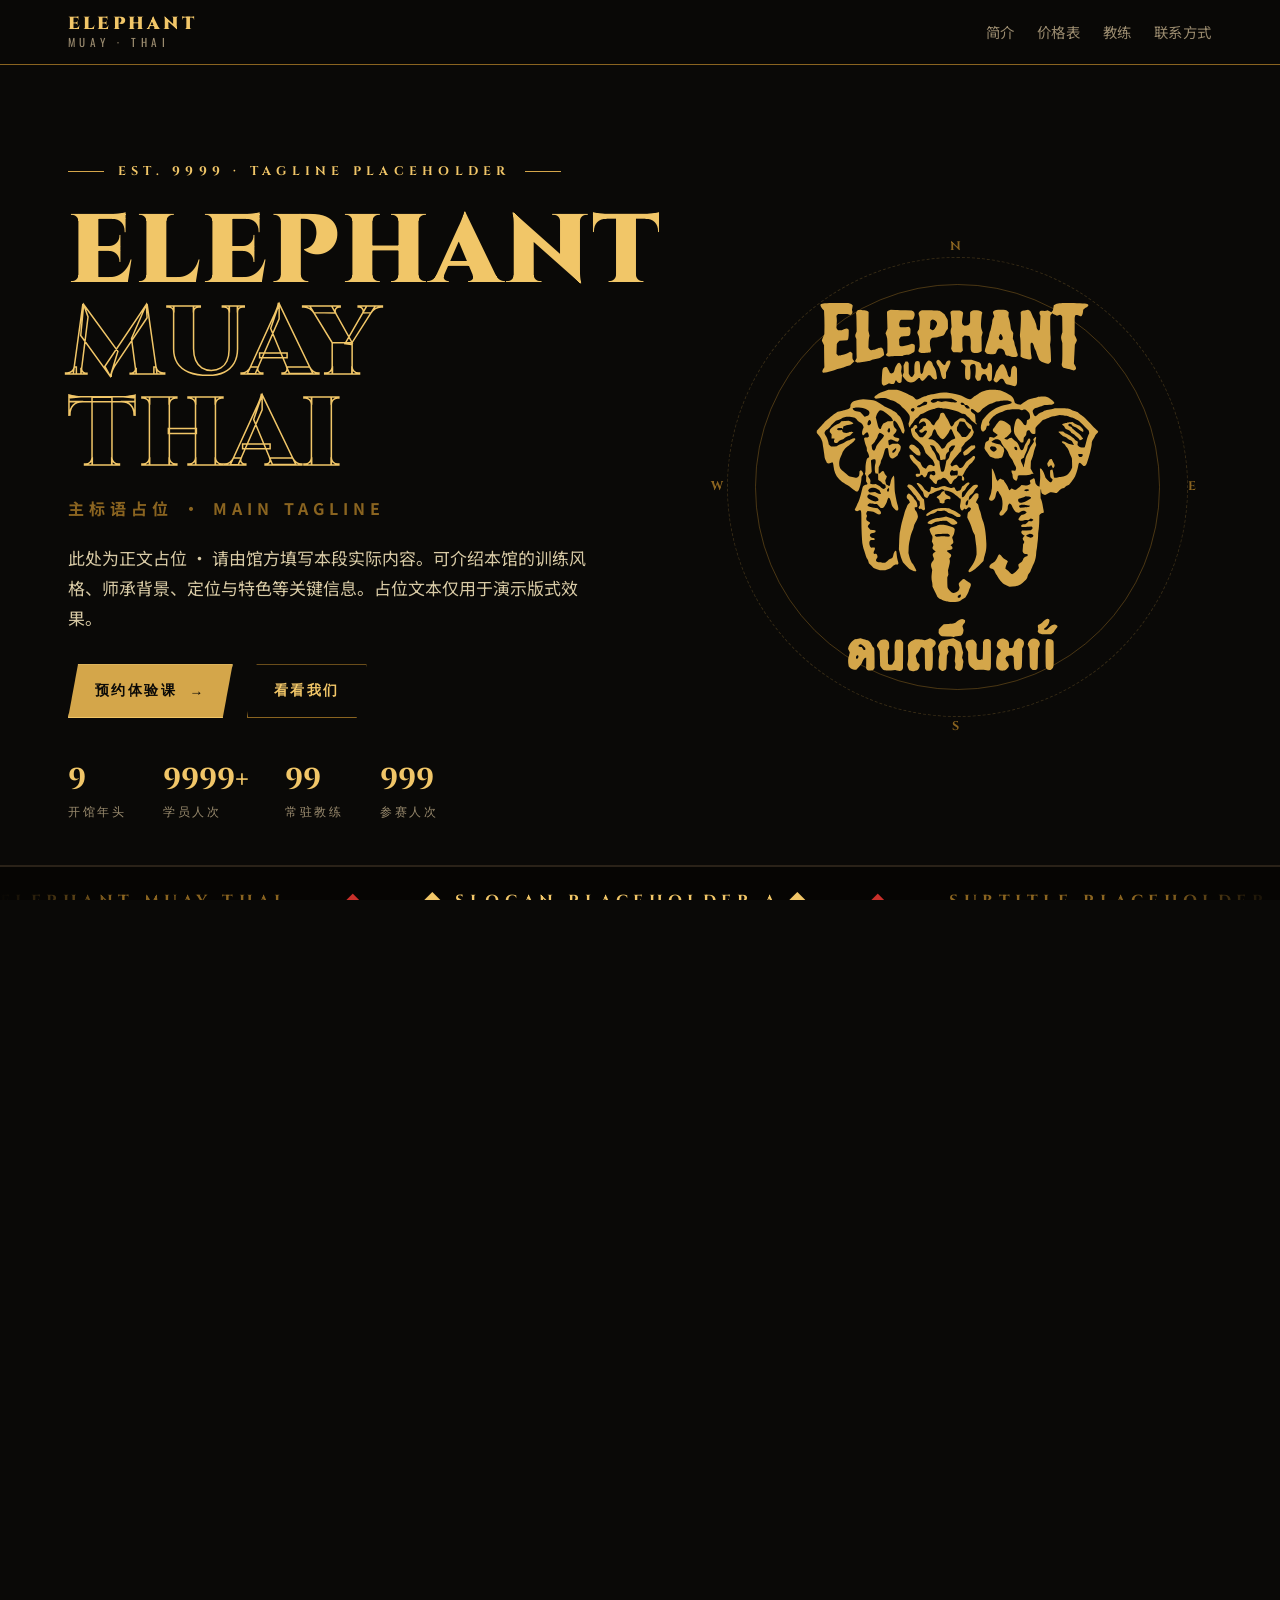
==== index.html @ 5d1c74df "页脚社交链接：小图标 + 文字 (Instagram / Google Maps)，pill 按钮风格，base.css 加缓存版本号 Co-authored-by: Cursor <cursorag" ====
<!doctype html>
<html lang="zh-CN">
<head>
<meta charset="utf-8">
<meta name="viewport" content="width=device-width,initial-scale=1">
<title>Elephant Muay Thai · 象 · 泰拳馆</title>
<meta name="description" content="Elephant Muay Thai · 多伦多 · 北约克 · 拳击 / 泰拳馆">
<link rel="icon" type="image/svg+xml" href="assets/elephant-logo.svg">
<link rel="stylesheet" href="css/base.css?v=2">
<link rel="stylesheet" href="css/punch.css">
<link rel="stylesheet" href="css/home.css">
</head>
<body>
<header class="topbar">
  <div class="shell topbar-inner">
    <a class="brand" href="index.html">
      <span class="brand-text">
        <span class="en">ELEPHANT</span>
        <span class="zh">MUAY · THAI</span>
      </span>
    </a>
    <button class="nav-toggle" type="button" aria-label="菜单" aria-expanded="false"><span></span><span></span><span></span></button>
    <nav class="topnav">
      <a href="about.html">简介</a>
      <a href="pricing.html">价格表</a>
      <a href="coaches.html">教练</a>
      <a href="contact.html">联系方式</a>
    </nav>
  </div>
</header>

<main>
  <section class="hero">
    <div class="shell hero-inner">
      <div>
        <span class="tag">EST. 9999 · TAGLINE PLACEHOLDER</span>
        <h1>
          <span class="gold">ELEPHANT</span><br>
          <span class="stroke">MUAY THAI</span>
        </h1>
        <div class="thai">主标语占位 · MAIN TAGLINE</div>
        <p class="lede">此处为正文占位 · 请由馆方填写本段实际内容。可介绍本馆的训练风格、师承背景、定位与特色等关键信息。占位文本仅用于演示版式效果。</p>
        <div class="hero-cta">
          <a class="btn" href="contact.html" data-punch-to="contact.html" data-punch="down">
            预约体验课
            <span class="arrow">→</span>
          </a>
          <a class="btn ghost" href="about.html" data-punch-to="about.html" data-punch="up">看看我们</a>
        </div>
        <div class="hero-stats">
          <div class="st"><span class="n">9</span><span class="l">开馆年头</span></div>
          <div class="st"><span class="n">9999+</span><span class="l">学员人次</span></div>
          <div class="st"><span class="n">99</span><span class="l">常驻教练</span></div>
          <div class="st"><span class="n">999</span><span class="l">参赛人次</span></div>
        </div>
      </div>
      <div class="hero-visual" aria-hidden="true">
        <div class="crest">
          <img src="assets/elephant-logo.svg" alt="Elephant Muay Thai">
        </div>
        <span class="tick n">N</span>
        <span class="tick s">S</span>
        <span class="tick e">E</span>
        <span class="tick w">W</span>
      </div>
    </div>
  </section>

  <section class="banner-strip">
    <div class="banner-track">
      <span>ELEPHANT MUAY THAI</span>
      <span class="hl">◆ SLOGAN PLACEHOLDER A ◆</span>
      <span>SUBTITLE PLACEHOLDER</span>
      <span class="hl">◆ SLOGAN PLACEHOLDER B ◆</span>
      <span>SINCE 9999</span>
      <span class="hl">◆ SLOGAN PLACEHOLDER C ◆</span>
      <span>ELEPHANT MUAY THAI</span>
      <span class="hl">◆ SLOGAN PLACEHOLDER A ◆</span>
      <span>SUBTITLE PLACEHOLDER</span>
      <span class="hl">◆ SLOGAN PLACEHOLDER B ◆</span>
      <span>SINCE 9999</span>
      <span class="hl">◆ SLOGAN PLACEHOLDER C ◆</span>
    </div>
  </section>

  <section class="compass shell">
    <div class="compass-head">
      <div>
        <span class="kbd-tag">四向 · FOUR PATHS</span>
        <h2 style="margin-top:14px">挑一个方向，<span class="gold">揍过去。</span></h2>
      </div>
      <p>板块导航说明占位 · 此处填写一句简短说明文字。</p>
    </div>

    <div class="compass-grid">
      <div class="filler tl"></div>
      <a href="about.html" class="pc up" data-punch-to="about.html" data-punch="up" role="button" tabindex="0">
        <div>
          <div class="num">UPPERCUT</div>
          <h3>简介</h3>
          <div class="sub">简介卡片说明占位 · 一句话概述。</div>
        </div>
        <div class="arrow">
          ENTER
          <svg viewBox="0 0 24 24" fill="none" stroke="currentColor" stroke-width="2"><path d="M12 19V5M5 12l7-7 7 7"/></svg>
        </div>
      </a>
      <div class="filler tr"></div>

      <a href="coaches.html" class="pc left" data-punch-to="coaches.html" data-punch="left" role="button" tabindex="0">
        <div>
          <div class="num">RIGHT HOOK</div>
          <h3>教练</h3>
          <div class="sub">教练卡片说明占位 · 一句话概述。</div>
        </div>
        <div class="arrow">
          ENTER
          <svg viewBox="0 0 24 24" fill="none" stroke="currentColor" stroke-width="2"><path d="M5 12h14M12 5l-7 7 7 7"/></svg>
        </div>
      </a>

      <div class="core">
        <img src="assets/elephant-logo.svg" alt="Elephant Muay Thai">
        <div class="mark">ELEPHANT · MUAY THAI</div>
      </div>

      <a href="pricing.html" class="pc right" data-punch-to="pricing.html" data-punch="right" role="button" tabindex="0">
        <div>
          <div class="num">LEFT HOOK</div>
          <h3>价格表</h3>
          <div class="sub">价格卡片说明占位 · 一句话概述。</div>
        </div>
        <div class="arrow">
          ENTER
          <svg viewBox="0 0 24 24" fill="none" stroke="currentColor" stroke-width="2"><path d="M5 12h14M12 5l7 7-7 7"/></svg>
        </div>
      </a>

      <div class="filler bl"></div>
      <a href="contact.html" class="pc down" data-punch-to="contact.html" data-punch="down" role="button" tabindex="0">
        <div>
          <div class="num">STRAIGHT DOWN</div>
          <h3>联系方式</h3>
          <div class="sub">联系卡片说明占位 · 一句话概述。</div>
        </div>
        <div class="arrow">
          ENTER
          <svg viewBox="0 0 24 24" fill="none" stroke="currentColor" stroke-width="2"><path d="M12 5v14M5 12l7 7 7-7"/></svg>
        </div>
      </a>
      <div class="filler br"></div>
    </div>
  </section>

  <section class="pillars">
    <div class="shell">
      <div class="pillars-head">
        <span class="kbd-tag">八肢 · EIGHT LIMBS</span>
        <h2 style="margin-top:14px">板块标题占位<br><span class="gold">副标题占位</span></h2>
      </div>
      <div class="pillars-grid">
        <div class="item">
          <div class="ic"><svg viewBox="0 0 48 48" fill="none" stroke="currentColor" stroke-width="2"><circle cx="24" cy="24" r="20"/><path d="M14 24 L24 14 L34 24 L24 34 Z"/><circle cx="24" cy="24" r="3" fill="currentColor"/></svg></div>
          <h3>拳法 · Punches</h3>
          <p>条目说明占位 · 此处填写本项内容的简要描述。文字会自动换行，建议长度在两到三句之间。</p>
        </div>
        <div class="item">
          <div class="ic"><svg viewBox="0 0 48 48" fill="none" stroke="currentColor" stroke-width="2"><path d="M8 38 L24 8 L40 38 Z"/><path d="M16 30 L32 30"/></svg></div>
          <h3>肘法 · Elbows</h3>
          <p>条目说明占位 · 此处填写本项内容的简要描述。文字会自动换行，建议长度在两到三句之间。</p>
        </div>
        <div class="item">
          <div class="ic"><svg viewBox="0 0 48 48" fill="none" stroke="currentColor" stroke-width="2"><path d="M10 8 L10 28 L24 42 L38 28 L38 8"/><path d="M10 18 L38 18"/></svg></div>
          <h3>膝法 · Knees</h3>
          <p>条目说明占位 · 此处填写本项内容的简要描述。文字会自动换行，建议长度在两到三句之间。</p>
        </div>
        <div class="item">
          <div class="ic"><svg viewBox="0 0 48 48" fill="none" stroke="currentColor" stroke-width="2"><circle cx="24" cy="14" r="6"/><path d="M24 20 L24 32 L14 42"/><path d="M24 32 L34 42"/></svg></div>
          <h3>腿法 · Kicks</h3>
          <p>条目说明占位 · 此处填写本项内容的简要描述。文字会自动换行，建议长度在两到三句之间。</p>
        </div>
      </div>
    </div>
  </section>

  <section class="cta-strip">
    <div class="shell">
      <span class="kbd-tag">试课政策占位 · TRIAL POLICY</span>
      <h2 style="margin-top:18px">行动号召标题占位<br><span class="gold">副标题占位</span></h2>
      <p>试课说明占位 · 此处填写体验课的具体安排与注意事项。</p>
      <a class="btn" href="contact.html" data-punch-to="contact.html" data-punch="down">
        约一节体验课
        <span class="arrow">→</span>
      </a>
    </div>
  </section>
</main>

<footer class="footer">
  <div class="shell">
    <div class="footer-grid">
      <div>
        <div class="footer-brand">
          <h4 style="margin-bottom:6px">ELEPHANT MUAY THAI</h4>
          <p>象 · 泰拳馆<br>品牌标语占位 · BRAND TAGLINE</p>
        </div>
      </div>
      <div>
        <h4>导航</h4>
        <a href="about.html">简介</a>
        <a href="pricing.html">价格表</a>
        <a href="coaches.html">教练</a>
        <a href="contact.html">联系方式</a>
      </div>
      <div>
        <h4>位置</h4>
        <p>180 Duncan Mill Rd · Unit 503<br>North York · Toronto · ON<br>周一至五 09:00 – 21:00</p>
      </div>
      <div>
        <h4>联系</h4>
        <p>(647) 831-1781<br>WeChat: 微信号占位</p>
        <div class="socials">
          <a href="https://www.instagram.com/elephant_muay_thai/" target="_blank" rel="noopener">
            <svg width="14" height="14" viewBox="0 0 24 24" fill="none" stroke="currentColor" stroke-width="1.8" stroke-linecap="round" stroke-linejoin="round"><rect x="3" y="3" width="18" height="18" rx="5"/><circle cx="12" cy="12" r="4"/><circle cx="17.5" cy="6.5" r=".9" fill="currentColor" stroke="none"/></svg>
            <span>Instagram</span>
          </a>
          <a href="https://www.google.com/maps/place/Elephant+Muay+Thai/@43.7624476,-79.3543708,17z/data=!4m6!3m5!1s0x89d4d3149a5b15ab:0xd0203943fc3ed20e!8m2!3d43.7624476!4d-79.3543708" target="_blank" rel="noopener">
            <svg width="14" height="14" viewBox="0 0 24 24" fill="none" stroke="currentColor" stroke-width="1.8" stroke-linecap="round" stroke-linejoin="round"><path d="M12 21s7-7.5 7-12a7 7 0 1 0-14 0c0 4.5 7 12 7 12z"/><circle cx="12" cy="9" r="2.5"/></svg>
            <span>Google Maps</span>
          </a>
        </div>
      </div>
    </div>
    <div class="footer-bottom">
      <div>© 9999 Elephant Muay Thai. All rights reserved.</div>
      <div>页脚标语占位 · FOOTER TAGLINE</div>
    </div>
  </div>
</footer>

<script src="js/site.js"></script>
<script src="js/punch.js"></script>
</body>
</html>
---- css/base.css ----
@import url('https://fonts.googleapis.com/css2?family=Cinzel:wght@500;700;900&family=Oswald:wght@400;500;600;700&family=Noto+Sans+SC:wght@400;500;700;900&display=swap');

:root{
  --bg:#0a0907;
  --bg-2:#100d08;
  --surface:#15110b;
  --surface-2:#1d1810;
  --line:#2a2218;
  --line-2:#3b3022;
  --text:#f5ecd6;
  --text-soft:#d9cba6;
  --muted:#9a8b6e;
  --gold:#d4a64a;
  --gold-2:#f1c668;
  --gold-3:#8a6420;
  --red:#c8302a;
  --red-2:#8e1b18;
  --red-soft:#e45a52;
  --ease:cubic-bezier(.2,.6,.3,1);
}

*{box-sizing:border-box;margin:0;padding:0}
html{-webkit-text-size-adjust:100%;text-size-adjust:100%}
html,body{height:100%;background:var(--bg);color:var(--text);font-family:"Noto Sans SC","PingFang SC","Microsoft YaHei",system-ui,sans-serif;-webkit-font-smoothing:antialiased;overflow-x:hidden;width:100%}
body{min-height:100vh;line-height:1.6;overflow-wrap:break-word;word-wrap:break-word}
a{color:inherit;text-decoration:none}
img{display:block;max-width:100%}
button{font:inherit;color:inherit;background:none;border:none;cursor:pointer}

h1,h2,h3,.display{font-family:"Cinzel","Oswald","Noto Serif SC",serif;letter-spacing:.04em}
h1{font-size:clamp(2.8rem,6vw,5.4rem);font-weight:900;line-height:1.02;text-transform:uppercase}
h2{font-size:clamp(1.9rem,3.6vw,3rem);font-weight:700;text-transform:uppercase}
h3{font-size:1.25rem;font-weight:700;letter-spacing:.06em}
p{color:var(--text-soft)}

.shell{max-width:1200px;margin:0 auto;padding:0 28px;width:100%}

.topbar{position:sticky;top:0;z-index:50;background:rgba(10,9,7,.88);backdrop-filter:blur(12px);-webkit-backdrop-filter:blur(12px);border-bottom:1px solid var(--gold-3)}
.topbar-inner{display:flex;align-items:center;justify-content:space-between;height:64px;gap:14px}
.brand{display:flex;align-items:center;gap:12px;min-width:0}
.brand-text{display:flex;flex-direction:column;line-height:1}
.brand-text .en{font-family:"Cinzel",serif;font-weight:900;font-size:1.1rem;letter-spacing:.18em;color:var(--gold-2);white-space:nowrap}
.brand-text .zh{font-family:"Oswald",sans-serif;font-size:.7rem;letter-spacing:.4em;color:var(--muted);margin-top:4px;white-space:nowrap}

.topnav{display:flex;gap:22px;font-size:.9rem;color:var(--muted)}
.topnav a{transition:color .2s var(--ease);position:relative;padding:6px 0;letter-spacing:.04em;white-space:nowrap}
.topnav a:hover{color:var(--gold-2)}
.topnav a.active{color:var(--gold-2)}
.topnav a.active::after{content:"";position:absolute;left:0;right:0;bottom:-18px;height:2px;background:var(--gold)}

.nav-toggle{display:none;width:44px;height:44px;align-items:center;justify-content:center;border:1px solid var(--line-2);background:transparent;color:var(--gold-2);cursor:pointer;position:relative;z-index:60;flex-shrink:0}
.nav-toggle span{position:absolute;left:11px;right:11px;height:2px;background:var(--gold-2);transition:transform .25s var(--ease),opacity .25s var(--ease),top .25s var(--ease)}
.nav-toggle span:nth-child(1){top:14px}
.nav-toggle span:nth-child(2){top:21px}
.nav-toggle span:nth-child(3){top:28px}
.nav-toggle.open span:nth-child(1){top:21px;transform:rotate(45deg)}
.nav-toggle.open span:nth-child(2){opacity:0}
.nav-toggle.open span:nth-child(3){top:21px;transform:rotate(-45deg)}

.page-head{padding:108px 0 64px;border-bottom:1px solid var(--line);position:relative;background:var(--bg-2)}
.page-head .shell{position:relative;z-index:1}
.page-head .eyebrow{display:inline-flex;align-items:center;gap:14px;color:var(--gold-2);font-family:"Cinzel",serif;letter-spacing:.4em;font-size:.78rem;text-transform:uppercase;margin-bottom:18px;font-weight:700}
.page-head .eyebrow::before{content:"";width:32px;height:1px;background:var(--gold)}
.page-head h1{max-width:920px}
.page-head h1 .gold{color:var(--gold-2)}
.page-head .lede{color:var(--text-soft);margin-top:22px;max-width:680px;font-size:1.05rem;line-height:1.75}

section.block{padding:80px 0;border-bottom:1px solid var(--line)}
section.block:last-of-type{border-bottom:none}

.btn{display:inline-flex;align-items:center;gap:12px;padding:15px 26px;background:var(--gold);color:#0a0907;font-family:"Cinzel",serif;letter-spacing:.18em;font-size:.86rem;font-weight:700;text-transform:uppercase;border:1px solid var(--gold-2);position:relative;transition:transform .15s var(--ease),background .15s var(--ease);clip-path:polygon(10px 0,100% 0,calc(100% - 10px) 100%,0 100%)}
.btn:hover{transform:translateY(-1px);background:var(--gold-2)}
.btn.ghost{background:transparent;color:var(--gold-2);border:1px solid var(--gold-3)}
.btn.ghost:hover{background:rgba(212,166,74,.08)}
.btn.danger{background:var(--red);border-color:var(--red);color:#fff}
.btn.danger:hover{background:var(--red-2)}
.btn .arrow{display:inline-block;transition:transform .2s var(--ease);font-family:"Oswald",sans-serif}
.btn:hover .arrow{transform:translateX(5px)}

.footer{padding:64px 0 44px;border-top:1px solid var(--gold-3);background:#060503;color:var(--muted);font-size:.88rem;position:relative}
.footer-grid{display:grid;grid-template-columns:1.4fr 1fr 1fr 1fr;gap:32px;margin-bottom:36px}
.footer-grid h4{font-family:"Cinzel",serif;color:var(--gold-2);font-size:.82rem;letter-spacing:.28em;text-transform:uppercase;margin-bottom:16px;font-weight:700}
.footer-grid p,.footer-grid a{display:block;color:var(--muted);font-size:.9rem;line-height:1.9}
.footer-grid a:hover{color:var(--gold-2)}
.footer-brand{display:flex;flex-direction:column;gap:6px}
.footer .socials{display:flex;flex-direction:column;gap:8px;margin-top:14px;align-items:flex-start}
.footer .socials a{display:inline-flex;align-items:center;gap:9px;padding:7px 12px;border:1px solid var(--line);color:var(--text-soft);font-family:"Oswald",sans-serif;font-size:.76rem;letter-spacing:.16em;text-transform:uppercase;text-decoration:none;line-height:1;width:auto;transition:border-color .2s var(--ease),color .2s var(--ease)}
.footer .socials a:hover{border-color:var(--gold-2);color:var(--gold-2)}
.footer .socials a svg{width:14px;height:14px;display:block;flex-shrink:0;color:currentColor}
.footer-bottom{display:flex;justify-content:space-between;flex-wrap:wrap;gap:14px;padding-top:22px;border-top:1px solid var(--line)}

.kbd-tag{display:inline-flex;align-items:center;gap:10px;border:1px solid var(--line-2);padding:6px 12px;font-family:"Cinzel",serif;font-size:.74rem;letter-spacing:.24em;color:var(--gold-2);text-transform:uppercase;background:transparent}
.kbd-tag::before{content:"";width:6px;height:6px;background:var(--gold);transform:rotate(45deg)}

.divider-x{height:1px;background:var(--line-2);margin:28px 0}
.divider-gold{display:flex;align-items:center;justify-content:center;gap:14px;margin:18px 0;color:var(--gold-3)}
.divider-gold::before,.divider-gold::after{content:"";flex:1;height:1px;background:var(--gold-3);max-width:200px}
.divider-gold svg{width:18px;height:18px;color:var(--gold)}

.tribal-rule{height:1px;background:var(--gold-3);opacity:.5}

::selection{background:var(--gold);color:#0a0907}

@media (max-width:920px){
  .shell{padding:0 22px}
  .topbar-inner{height:60px}
  .brand-text .en{font-size:1rem;letter-spacing:.14em}
  .brand-text .zh{font-size:.62rem;letter-spacing:.32em}
  .nav-toggle{display:flex}
  .topnav{position:fixed;inset:60px 0 auto 0;flex-direction:column;background:rgba(10,9,7,.98);backdrop-filter:blur(14px);-webkit-backdrop-filter:blur(14px);border-bottom:1px solid var(--gold-3);padding:24px 22px 28px;gap:4px;transform:translateY(-110%);transition:transform .3s var(--ease);z-index:55;box-shadow:0 12px 32px rgba(0,0,0,.6)}
  .topnav.open{transform:translateY(0)}
  .topnav a{padding:14px 4px;font-size:1rem;border-bottom:1px solid var(--line);color:var(--text-soft);letter-spacing:.06em}
  .topnav a:last-child{border-bottom:none}
  .topnav a.active::after{display:none}
  .topnav a.active{color:var(--gold-2);background:rgba(212,166,74,.06);padding-left:14px}

  .page-head{padding:64px 0 40px}
  .page-head h1{letter-spacing:.01em}
  .page-head .eyebrow{margin-bottom:14px;font-size:.7rem;letter-spacing:.32em;gap:10px}
  .page-head .eyebrow::before{width:22px}
  .page-head .lede{font-size:.96rem;margin-top:16px}

  section.block{padding:52px 0}

  .btn{padding:13px 22px;font-size:.82rem;letter-spacing:.14em}
  .btn.ghost{padding:13px 22px}

  .footer{padding:48px 0 32px}
  .footer-grid{grid-template-columns:1fr 1fr;gap:28px;margin-bottom:28px}
  .footer-grid h4{font-size:.78rem;margin-bottom:12px}
  .footer-bottom{flex-direction:column;align-items:flex-start;gap:6px;font-size:.82rem}

  .kbd-tag{font-size:.7rem;letter-spacing:.2em;padding:5px 10px}
}
@media (max-width:560px){
  .shell{padding:0 18px}
  .topbar-inner{height:56px}
  .brand-text .en{font-size:.94rem}
  .brand-text .zh{font-size:.58rem;letter-spacing:.28em}
  .topnav{inset:56px 0 auto 0;padding:20px 18px 24px}

  h1{font-size:clamp(2.2rem,9vw,3rem)}
  h2{font-size:clamp(1.5rem,6.4vw,2rem)}

  .page-head{padding:48px 0 32px}
  section.block{padding:44px 0}

  .footer-grid{grid-template-columns:1fr;gap:24px}

  .btn{width:100%;justify-content:center;padding:14px 18px}
  .hero-cta .btn,.cta-strip .btn,.coach-cta .btn,.about-cta .btn{width:100%}
}
---- css/punch.css ----
.punch-stage{position:fixed;inset:0;z-index:9990;pointer-events:none;overflow:hidden}
.punch-stage .vignette{position:absolute;inset:0;background:radial-gradient(closest-side at var(--bx,50%) var(--by,50%),transparent 30%,rgba(0,0,0,.55) 75%,rgba(0,0,0,.85) 100%);opacity:0;animation:p-vignette 880ms ease-out forwards}
@keyframes p-vignette{
  0%{opacity:0}
  35%{opacity:0}
  50%{opacity:1}
  100%{opacity:0}
}

.punch-stage .speedline{position:absolute;left:var(--bx);top:var(--by);width:var(--len,520px);height:var(--w,2px);background:linear-gradient(90deg,transparent,rgba(241,198,104,.85) 30%,#fff5d0 70%,transparent);transform-origin:left center;transform:translate(0,-50%) rotate(var(--ang,0deg)) scaleX(0);animation:p-speedline 320ms cubic-bezier(.2,.55,.3,1) forwards;animation-delay:var(--d,0ms);opacity:0;filter:drop-shadow(0 0 6px rgba(241,198,104,.6))}
@keyframes p-speedline{
  0%{transform:translate(0,-50%) rotate(var(--ang,0deg)) scaleX(0);opacity:0}
  40%{opacity:1;transform:translate(0,-50%) rotate(var(--ang,0deg)) scaleX(1)}
  100%{opacity:0;transform:translate(0,-50%) rotate(var(--ang,0deg)) scaleX(1) translateX(40px)}
}

.punch-stage .glove-trail{position:absolute;left:var(--bx);top:var(--by);width:240px;height:240px;margin:-120px 0 0 -120px;will-change:transform,opacity;animation:glove-fly 360ms cubic-bezier(.22,.55,.3,1) forwards;animation-delay:var(--td,0ms);filter:drop-shadow(0 0 18px rgba(241,198,104,.35)) blur(var(--bl,0px));opacity:var(--op,1)}
.punch-stage .glove-trail svg{width:100%;height:100%}

@keyframes glove-fly{
  0%   {transform:translate(var(--gx),var(--gy)) rotate(var(--rot)) scale(.45);opacity:0}
  16%  {opacity:var(--op,1)}
  78%  {transform:translate(0,0) rotate(0deg) scale(1.16);opacity:var(--op,1)}
  100% {transform:translate(calc(var(--gx) * -.06),calc(var(--gy) * -.06)) rotate(calc(var(--rot) * -.25)) scale(1.4);opacity:0}
}

.punch-stage .preflash{position:absolute;left:var(--bx);top:var(--by);width:60px;height:60px;margin:-30px 0 0 -30px;border-radius:50%;background:radial-gradient(closest-side,rgba(241,198,104,.6),transparent 70%);opacity:0;animation:p-preflash 320ms ease-out forwards}
@keyframes p-preflash{
  0%{opacity:0;transform:scale(.3)}
  60%{opacity:.8;transform:scale(2.4)}
  100%{opacity:0;transform:scale(3.4)}
}

.punch-stage .whiteflash{position:absolute;inset:0;background:#fff5d0;opacity:0;mix-blend-mode:screen;animation:p-whiteflash 280ms ease-out forwards;animation-delay:340ms}
@keyframes p-whiteflash{
  0%{opacity:0}
  10%{opacity:.95}
  35%{opacity:.6}
  100%{opacity:0}
}

.punch-stage .impact-flash{position:absolute;left:var(--bx);top:var(--by);width:680px;height:680px;margin:-340px 0 0 -340px;background:radial-gradient(closest-side,rgba(255,245,208,1) 0%,rgba(241,198,104,.85) 25%,rgba(200,48,42,.4) 45%,rgba(0,0,0,0) 70%);opacity:0;mix-blend-mode:screen;animation:p-impactflash 460ms ease-out forwards;animation-delay:340ms;filter:blur(2px)}
@keyframes p-impactflash{
  0%{opacity:0;transform:scale(.2)}
  30%{opacity:1;transform:scale(1)}
  100%{opacity:0;transform:scale(1.8)}
}

.punch-stage .shockwave{position:absolute;left:var(--bx);top:var(--by);width:80px;height:80px;margin:-40px 0 0 -40px;border-radius:50%;border:3px solid var(--gold-2);opacity:0;animation:p-shockwave 720ms cubic-bezier(.15,.65,.3,1) forwards;animation-delay:calc(340ms + var(--swd,0ms));box-shadow:0 0 24px rgba(241,198,104,.4)}
.punch-stage .shockwave.wr2{border-color:rgba(241,198,104,.6);border-width:2px}
.punch-stage .shockwave.wr3{border-color:rgba(200,48,42,.7);border-width:2px}
.punch-stage .shockwave.wr4{border-color:#fff5d0;border-width:1px}
@keyframes p-shockwave{
  0%{opacity:0;transform:scale(.2)}
  18%{opacity:1}
  100%{opacity:0;transform:scale(22)}
}

.punch-stage .radial-cracks{position:absolute;left:var(--bx);top:var(--by);width:2400px;height:2400px;margin:-1200px 0 0 -1200px;opacity:0;animation:p-radial 760ms ease-out forwards;animation-delay:350ms;transform-origin:center}
.punch-stage .radial-cracks svg{width:100%;height:100%}
@keyframes p-radial{
  0%{opacity:0;transform:scale(.1) rotate(0deg)}
  18%{opacity:1;transform:scale(1) rotate(4deg)}
  100%{opacity:0;transform:scale(1.4) rotate(10deg)}
}

.punch-stage .spark{position:absolute;left:var(--bx);top:var(--by);width:var(--sz,6px);height:var(--sz,6px);margin:calc(var(--sz,6px) / -2) 0 0 calc(var(--sz,6px) / -2);background:var(--clr,#f1c668);border-radius:50%;box-shadow:0 0 12px var(--clr,#f1c668),0 0 4px #fff5d0;opacity:0;animation:p-spark var(--sd,720ms) cubic-bezier(.18,.6,.4,1) forwards;animation-delay:calc(340ms + var(--ssd,0ms));will-change:transform,opacity}
@keyframes p-spark{
  0%{opacity:0;transform:translate(0,0) scale(.6)}
  8%{opacity:1;transform:translate(calc(var(--tx) * .08),calc(var(--ty) * .08)) scale(1)}
  70%{opacity:.8;transform:translate(calc(var(--tx) * .8),calc(var(--ty) * .8 + 30px)) scale(.55)}
  100%{opacity:0;transform:translate(var(--tx),calc(var(--ty) + 90px)) scale(.2)}
}

.punch-stage .smoke{position:absolute;left:var(--bx);top:var(--by);width:300px;height:300px;margin:-150px 0 0 -150px;background:radial-gradient(closest-side,rgba(120,100,70,.7),rgba(80,60,40,.3) 50%,rgba(0,0,0,0) 75%);border-radius:50%;opacity:0;filter:blur(8px);animation:p-smoke 920ms ease-out forwards;animation-delay:380ms}
@keyframes p-smoke{
  0%{opacity:0;transform:scale(.3) translate(0,0)}
  35%{opacity:.85;transform:scale(1.1) translate(0,-12px)}
  100%{opacity:0;transform:scale(2) translate(0,-60px)}
}

.punch-stage .embers{position:absolute;left:var(--bx);top:var(--by);width:8px;height:8px;margin:-4px 0 0 -4px}
.punch-stage .ember{position:absolute;width:3px;height:3px;background:var(--clr,#f1c668);border-radius:50%;box-shadow:0 0 8px var(--clr,#f1c668);opacity:0;animation:p-ember var(--ed,1100ms) ease-out forwards;animation-delay:calc(440ms + var(--esd,0ms))}
@keyframes p-ember{
  0%{opacity:0;transform:translate(0,0)}
  15%{opacity:1}
  100%{opacity:0;transform:translate(var(--tx),calc(var(--ty) - 110px))}
}

.btn-shatter{position:fixed;pointer-events:none;z-index:10000;overflow:visible}
.btn-shatter .shard{position:absolute;inset:0;background-size:100% 100%;background-repeat:no-repeat;will-change:transform,opacity,filter;transform-origin:center;animation:shard-fly 760ms cubic-bezier(.25,.1,.35,1) forwards;box-shadow:inset 0 0 0 1px rgba(0,0,0,.55),inset 0 0 14px rgba(241,198,104,.25)}
.btn-shatter .shard::before{content:"";position:absolute;inset:0;background:linear-gradient(135deg,rgba(241,198,104,.25),transparent 60%);pointer-events:none}
.btn-shatter .shard::after{content:"";position:absolute;inset:0;border:1px solid rgba(212,166,74,.45);pointer-events:none}

@keyframes shard-fly{
  0%   {transform:translate(0,0) rotate(0);opacity:1;filter:brightness(2) drop-shadow(0 0 14px rgba(241,198,104,.9))}
  10%  {transform:translate(calc(var(--tx) * .14),calc(var(--ty) * .14)) rotate(calc(var(--r) * .14));opacity:1;filter:brightness(1.5)}
  55%  {filter:brightness(1) drop-shadow(0 0 4px rgba(241,198,104,.2))}
  100% {transform:translate(var(--tx),calc(var(--ty) + 80px)) rotate(var(--r)) scale(.45);opacity:0;filter:brightness(.6)}
}

.btn-crack-svg{position:absolute;left:50%;top:50%;width:340%;height:340%;transform:translate(-50%,-50%) scale(.25);opacity:0;pointer-events:none;animation:btn-crack-show 520ms ease-out forwards}
.btn-crack-svg svg{width:100%;height:100%;max-width:520px;max-height:520px}
@keyframes btn-crack-show{
  0%{opacity:0;transform:translate(-50%,-50%) scale(.2) rotate(0)}
  28%{opacity:1;transform:translate(-50%,-50%) scale(1) rotate(8deg)}
  100%{opacity:0;transform:translate(-50%,-50%) scale(1.6) rotate(16deg)}
}

.btn-coreflash{position:absolute;inset:-50%;background:radial-gradient(closest-side,rgba(255,245,208,1),rgba(241,198,104,.8) 30%,rgba(200,48,42,.4) 55%,rgba(0,0,0,0) 75%);opacity:0;pointer-events:none;mix-blend-mode:screen;animation:btn-coreflash 460ms ease-out forwards;filter:blur(1px)}
@keyframes btn-coreflash{
  0%{opacity:0;transform:scale(.3)}
  20%{opacity:1;transform:scale(1)}
  100%{opacity:0;transform:scale(1.8)}
}

body.punch-locking{overflow:hidden}
body.punch-locking main,body.punch-locking footer{will-change:transform,filter}

body.punch-shake main,body.punch-shake .topbar,body.punch-shake footer{animation:p-shake 540ms cubic-bezier(.36,.07,.19,.97)}
@keyframes p-shake{
  0%  {transform:translate(0,0) rotate(0)}
  6%  {transform:translate(-14px,-8px) rotate(-.6deg)}
  14% {transform:translate(15px,9px) rotate(.5deg)}
  22% {transform:translate(-12px,11px) rotate(-.4deg)}
  30% {transform:translate(13px,-10px) rotate(.35deg)}
  38% {transform:translate(-10px,8px) rotate(-.3deg)}
  46% {transform:translate(9px,-6px) rotate(.22deg)}
  54% {transform:translate(-7px,5px) rotate(-.18deg)}
  62% {transform:translate(6px,-4px) rotate(.12deg)}
  72% {transform:translate(-4px,3px)}
  82% {transform:translate(3px,-2px)}
  92% {transform:translate(-1px,1px)}
  100%{transform:translate(0,0)}
}

body.punch-zoom main{animation:p-zoom 540ms cubic-bezier(.36,.07,.19,.97)}
@keyframes p-zoom{
  0%  {transform:scale(1)}
  8%  {transform:scale(1.018)}
  18% {transform:scale(.992)}
  32% {transform:scale(1.006)}
  60% {transform:scale(.998)}
  100%{transform:scale(1)}
}

body.punch-tint::before{content:"";position:fixed;inset:0;z-index:9988;pointer-events:none;background:radial-gradient(closest-side at var(--bx,50%) var(--by,50%),rgba(255,180,80,.18),rgba(200,48,42,.12) 35%,rgba(0,0,0,.0) 65%);mix-blend-mode:overlay;opacity:0;animation:p-tint 620ms ease-out forwards}
@keyframes p-tint{
  0%{opacity:0}
  40%{opacity:1}
  100%{opacity:0}
}

body.punch-curtain::after{content:"";position:fixed;inset:0;z-index:9995;pointer-events:none;background:linear-gradient(180deg,rgba(0,0,0,.0),rgba(0,0,0,.65) 60%,rgba(0,0,0,.95));opacity:0;animation:p-curtain 700ms ease-in forwards;animation-delay:380ms}
@keyframes p-curtain{
  0%{opacity:0}
  100%{opacity:1}
}

@media (prefers-reduced-motion:reduce){
  .punch-stage *,.btn-shatter *{animation-duration:240ms !important}
  body.punch-shake main,body.punch-shake .topbar,body.punch-shake footer,body.punch-zoom main{animation:none}
}
---- css/home.css ----
.hero{position:relative;padding:88px 0 44px;overflow:hidden;isolation:isolate;border-bottom:1px solid var(--line)}
.hero-inner{position:relative;z-index:1;display:grid;grid-template-columns:1.05fr .95fr;gap:64px;align-items:center}

.hero .tag{display:inline-flex;align-items:center;gap:14px;font-family:"Cinzel",serif;letter-spacing:.42em;font-size:.78rem;color:var(--gold-2);margin-bottom:26px;text-transform:uppercase;font-weight:700}
.hero .tag::before,.hero .tag::after{content:"";width:36px;height:1px;background:var(--gold)}
.hero h1{font-size:clamp(3.2rem,7.6vw,7rem);line-height:.94;letter-spacing:.03em}
.hero h1 .gold{color:var(--gold-2)}
.hero h1 .stroke{-webkit-text-stroke:1.5px var(--gold-2);color:transparent}
.hero h1 .red{color:var(--red-soft)}
.hero .thai{font-family:"Noto Sans SC",sans-serif;color:var(--gold-3);font-size:1rem;letter-spacing:.32em;margin-top:14px;text-transform:uppercase;font-weight:700}
.hero p.lede{margin-top:22px;color:var(--text-soft);font-size:1.06rem;max-width:540px;line-height:1.75}
.hero .hero-cta{margin-top:32px;display:flex;gap:14px;flex-wrap:wrap}
.hero .hero-stats{margin-top:48px;display:flex;gap:18px 36px;flex-wrap:wrap}
.hero .hero-stats .st{display:flex;flex-direction:column}
.hero .hero-stats .st .n{font-family:"Cinzel",serif;font-size:1.8rem;color:var(--gold-2);font-weight:700;line-height:1}
.hero .hero-stats .st .l{color:var(--muted);font-size:.78rem;letter-spacing:.22em;text-transform:uppercase;margin-top:6px;font-family:"Oswald",sans-serif}

.hero-visual{position:relative;aspect-ratio:1;display:grid;place-items:center}
.hero-visual::before{content:"";position:absolute;inset:6%;border:1px solid var(--gold-3);border-radius:50%;opacity:.5}
.hero-visual::after{content:"";position:absolute;inset:0;border:1px dashed rgba(212,166,74,.22);border-radius:50%;animation:rotate 60s linear infinite}
@keyframes rotate{from{transform:rotate(0)}to{transform:rotate(360deg)}}
.hero-visual .crest{position:relative;width:78%;aspect-ratio:1;display:grid;place-items:center}
.hero-visual .crest img{position:relative;z-index:1;width:100%;height:auto}
.hero-visual .tick{position:absolute;font-family:"Cinzel",serif;font-size:.78rem;color:var(--gold-3);letter-spacing:.34em;font-weight:700}
.hero-visual .tick.n{top:0;left:50%;transform:translate(-50%,-100%)}
.hero-visual .tick.s{bottom:0;left:50%;transform:translate(-50%,100%)}
.hero-visual .tick.e{right:0;top:50%;transform:translate(100%,-50%)}
.hero-visual .tick.w{left:0;top:50%;transform:translate(-100%,-50%)}

.banner-strip{padding:22px 0;background:#060503;border-top:1px solid var(--line);border-bottom:1px solid var(--line);position:relative;overflow:hidden}
.banner-strip::before,.banner-strip::after{content:"";position:absolute;top:0;bottom:0;width:120px;z-index:2;pointer-events:none;background:linear-gradient(90deg,#060503,transparent)}
.banner-strip::after{right:0;left:auto;transform:scaleX(-1)}
.banner-track{display:flex;gap:60px;animation:slide 30s linear infinite;white-space:nowrap}
.banner-track span{font-family:"Cinzel",serif;font-weight:700;letter-spacing:.34em;font-size:1rem;color:var(--gold-3);text-transform:uppercase;display:inline-flex;align-items:center;gap:60px}
.banner-track span::after{content:"◆";color:var(--red);font-size:.8rem}
.banner-track span.hl{color:var(--gold-2)}
@keyframes slide{from{transform:translateX(0)}to{transform:translateX(-50%)}}

.compass{padding:90px 0 100px;position:relative}
.compass-head{display:flex;justify-content:space-between;align-items:end;margin-bottom:44px;flex-wrap:wrap;gap:18px}
.compass-head h2{max-width:560px;font-size:clamp(2rem,4vw,3rem)}
.compass-head h2 .gold{color:var(--gold-2)}
.compass-head p{color:var(--muted);max-width:380px;font-size:.96rem;line-height:1.75}

.compass-grid{display:grid;grid-template-columns:1fr 1fr 1fr;grid-template-rows:auto auto auto;gap:20px;align-items:stretch}
.compass-grid .pc{position:relative;background:var(--surface);border:1px solid var(--line);padding:30px 32px 32px;min-height:230px;display:flex;flex-direction:column;justify-content:space-between;cursor:pointer;transition:transform .25s var(--ease),border-color .3s var(--ease),background .25s var(--ease);overflow:hidden;outline:none}
.compass-grid .pc:hover{transform:translateY(-4px);border-color:var(--gold);background:#1a1410}
.compass-grid .pc:focus-visible{border-color:var(--gold-2)}
.compass-grid .pc .num{font-family:"Cinzel",serif;color:var(--gold-3);font-size:.78rem;letter-spacing:.32em;font-weight:700}
.compass-grid .pc h3{font-family:"Cinzel",serif;font-size:1.9rem;letter-spacing:.06em;color:var(--gold-2);margin-top:10px;font-weight:700}
.compass-grid .pc .sub{color:var(--text-soft);font-size:.94rem;margin-top:10px;max-width:260px;line-height:1.65}
.compass-grid .pc .arrow{position:absolute;right:26px;bottom:24px;font-family:"Cinzel",serif;letter-spacing:.32em;font-size:.78rem;color:var(--gold-2);display:flex;align-items:center;gap:8px;font-weight:700}
.compass-grid .pc .arrow svg{width:18px;height:18px}
.compass-grid .pc::after{content:"";position:absolute;left:0;top:0;width:5px;height:0;background:var(--gold);transition:height .4s var(--ease)}
.compass-grid .pc:hover::after{height:100%}
.compass-grid .pc::before{content:"";position:absolute;right:0;top:0;width:30px;height:30px;border-top:1px solid var(--gold-3);border-right:1px solid var(--gold-3);opacity:.5;transition:opacity .25s var(--ease)}
.compass-grid .pc:hover::before{opacity:1}

.compass-grid .pc.up    {grid-column:2;grid-row:1}
.compass-grid .pc.left  {grid-column:1;grid-row:2}
.compass-grid .pc.right {grid-column:3;grid-row:2}
.compass-grid .pc.down  {grid-column:2;grid-row:3}
.compass-grid .core     {grid-column:2;grid-row:2;background:var(--bg-2);border:1px dashed var(--line-2);display:grid;place-items:center;text-align:center;padding:24px;min-height:230px;position:relative}
.compass-grid .core::before{content:"";position:absolute;inset:14px;border:1px solid rgba(212,166,74,.18);border-radius:50%}
.compass-grid .core img{width:60%;height:auto;position:relative;z-index:1}
.compass-grid .core .mark{font-family:"Cinzel",serif;font-size:.86rem;letter-spacing:.4em;color:var(--gold-2);margin-top:10px;font-weight:700;position:relative;z-index:1}
.compass-grid .filler{visibility:hidden}
.compass-grid .filler.tl{grid-column:1;grid-row:1}
.compass-grid .filler.tr{grid-column:3;grid-row:1}
.compass-grid .filler.bl{grid-column:1;grid-row:3}
.compass-grid .filler.br{grid-column:3;grid-row:3}

.pillars{padding:96px 0;background:var(--bg-2);border-top:1px solid var(--line);border-bottom:1px solid var(--line)}
.pillars-head{text-align:center;margin-bottom:54px}
.pillars-head h2 .gold{color:var(--gold-2)}
.pillars-grid{display:grid;grid-template-columns:repeat(4,1fr);gap:20px}
.pillars-grid .item{padding:30px 26px;border:1px solid var(--line);background:var(--bg);position:relative;transition:border-color .3s var(--ease),transform .3s var(--ease)}
.pillars-grid .item:hover{border-color:var(--gold-3);transform:translateY(-3px)}
.pillars-grid .item .ic{width:48px;height:48px;color:var(--gold);margin-bottom:18px}
.pillars-grid .item .ic svg{width:100%;height:100%}
.pillars-grid .item h3{font-size:1.15rem;color:var(--gold-2);font-family:"Cinzel",serif;letter-spacing:.04em}
.pillars-grid .item p{color:var(--text-soft);font-size:.94rem;margin-top:10px;line-height:1.7}

.cta-strip{padding:88px 0;text-align:center;background:var(--bg);border-top:1px solid var(--line)}
.cta-strip h2{font-size:clamp(2rem,4vw,3.2rem)}
.cta-strip h2 .gold{color:var(--gold-2)}
.cta-strip h2 em{color:var(--red-soft);font-style:normal}
.cta-strip p{color:var(--text-soft);margin:18px auto 32px;max-width:560px;font-size:1rem}

@media (max-width:920px){
  .hero{padding:56px 0 32px}
  .hero-inner{grid-template-columns:1fr;gap:36px}
  .hero h1{font-size:clamp(2.8rem,11vw,4.6rem)}
  .hero .tag{margin-bottom:18px;letter-spacing:.32em;font-size:.7rem}
  .hero .tag::before,.hero .tag::after{width:24px}
  .hero .hero-stats{margin-top:34px;gap:24px}
  .hero .hero-stats .st .n{font-size:1.5rem}
  .hero .hero-stats .st .l{font-size:.7rem;letter-spacing:.18em}
  .hero-visual{max-width:340px;margin:0 auto}

  .banner-strip{padding:18px 0}
  .banner-track{gap:40px}
  .banner-track span{font-size:.86rem;letter-spacing:.26em;gap:40px}

  .compass{padding:60px 0 72px}
  .compass-head{margin-bottom:32px}
  .compass-grid{grid-template-columns:1fr;grid-template-rows:auto;gap:14px}
  .compass-grid .pc{padding:24px 22px 26px;min-height:auto}
  .compass-grid .pc h3{font-size:1.55rem;margin-top:6px}
  .compass-grid .pc .sub{font-size:.9rem;max-width:none;padding-right:80px}
  .compass-grid .pc .arrow{right:18px;bottom:16px;font-size:.72rem;letter-spacing:.24em}
  .compass-grid .pc.up,.compass-grid .pc.right,.compass-grid .pc.left,.compass-grid .pc.down,.compass-grid .core{grid-column:1;grid-row:auto}
  .compass-grid .core{order:0;min-height:160px;padding:22px}
  .compass-grid .core img{width:42%}
  .compass-grid .pc.up{order:1}
  .compass-grid .pc.right{order:2}
  .compass-grid .pc.down{order:3}
  .compass-grid .pc.left{order:4}
  .compass-grid .filler{display:none}

  .pillars{padding:64px 0}
  .pillars-head{margin-bottom:36px}
  .pillars-grid{grid-template-columns:1fr 1fr;gap:14px}
  .pillars-grid .item{padding:22px 18px}
  .pillars-grid .item h3{font-size:1.05rem}
  .pillars-grid .item p{font-size:.88rem}
  .pillars-grid .item .ic{width:36px;height:36px;margin-bottom:12px}

  .cta-strip{padding:64px 0}
  .cta-strip p{font-size:.94rem;margin:14px auto 22px}
}
@media (max-width:560px){
  .hero{padding:36px 0 24px}
  .hero h1{font-size:clamp(2.4rem,11vw,3.6rem)}
  .hero .thai{font-size:.86rem;letter-spacing:.24em}
  .hero p.lede{font-size:.96rem;margin-top:18px}
  .hero .hero-cta{margin-top:24px;flex-direction:column;width:100%}
  .hero .hero-cta .btn{width:100%}
  .hero .hero-stats{gap:16px 28px;margin-top:28px}
  .hero .hero-stats .st .n{font-size:1.35rem}
  .hero-visual{max-width:240px}
  .hero-visual::after{animation:none}

  .banner-strip{padding:14px 0}
  .banner-track{gap:28px}
  .banner-track span{font-size:.74rem;letter-spacing:.22em;gap:28px}

  .compass-grid .pc{padding:20px 18px 22px}
  .compass-grid .pc h3{font-size:1.35rem}
  .compass-grid .pc .num{font-size:.68rem;letter-spacing:.24em}
  .compass-grid .pc .sub{padding-right:60px;font-size:.86rem}
  .compass-grid .core{min-height:140px}

  .pillars-grid{grid-template-columns:1fr;gap:12px}

  .cta-strip{padding:48px 0}
  .cta-strip h2{font-size:clamp(1.6rem,7vw,2.2rem)}
}
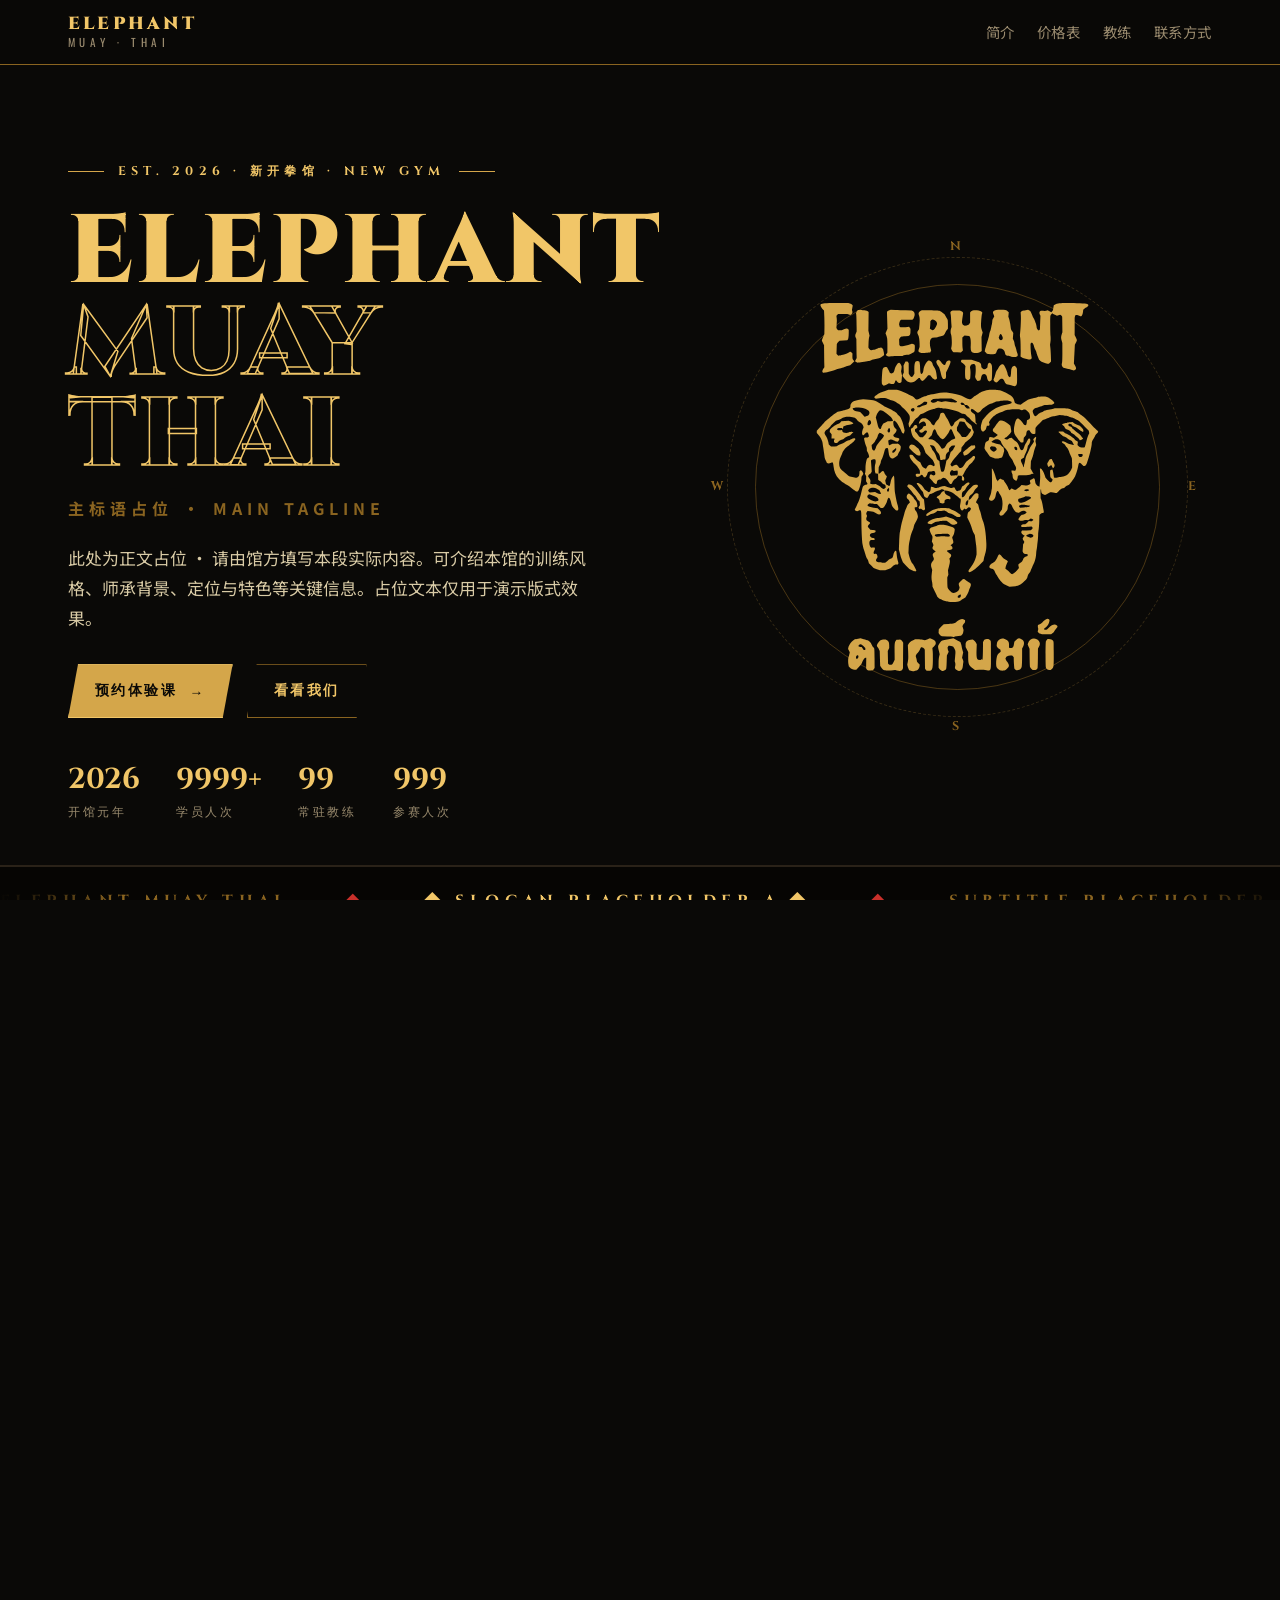
==== commit 8d20c2a3: "标注 2026 年新开拳馆：EST./SINCE/版权年份与开馆元年统计接入实际信息 Co-authored-by: Cursor <cursoragent@cursor.com>" ====
--- a/index.html
+++ b/index.html
@@ -33,7 +33,7 @@
   <section class="hero">
     <div class="shell hero-inner">
       <div>
-        <span class="tag">EST. 9999 · TAGLINE PLACEHOLDER</span>
+        <span class="tag">EST. 2026 · 新开拳馆 · NEW GYM</span>
         <h1>
           <span class="gold">ELEPHANT</span><br>
           <span class="stroke">MUAY THAI</span>
@@ -48,7 +48,7 @@
           <a class="btn ghost" href="about.html" data-punch-to="about.html" data-punch="up">看看我们</a>
         </div>
         <div class="hero-stats">
-          <div class="st"><span class="n">9</span><span class="l">开馆年头</span></div>
+          <div class="st"><span class="n">2026</span><span class="l">开馆元年</span></div>
           <div class="st"><span class="n">9999+</span><span class="l">学员人次</span></div>
           <div class="st"><span class="n">99</span><span class="l">常驻教练</span></div>
           <div class="st"><span class="n">999</span><span class="l">参赛人次</span></div>
@@ -72,13 +72,13 @@
       <span class="hl">◆ SLOGAN PLACEHOLDER A ◆</span>
       <span>SUBTITLE PLACEHOLDER</span>
       <span class="hl">◆ SLOGAN PLACEHOLDER B ◆</span>
-      <span>SINCE 9999</span>
+      <span>SINCE 2026</span>
       <span class="hl">◆ SLOGAN PLACEHOLDER C ◆</span>
       <span>ELEPHANT MUAY THAI</span>
       <span class="hl">◆ SLOGAN PLACEHOLDER A ◆</span>
       <span>SUBTITLE PLACEHOLDER</span>
       <span class="hl">◆ SLOGAN PLACEHOLDER B ◆</span>
-      <span>SINCE 9999</span>
+      <span>SINCE 2026</span>
       <span class="hl">◆ SLOGAN PLACEHOLDER C ◆</span>
     </div>
   </section>
@@ -224,7 +224,7 @@
             <svg width="14" height="14" viewBox="0 0 24 24" fill="none" stroke="currentColor" stroke-width="1.8" stroke-linecap="round" stroke-linejoin="round"><rect x="3" y="3" width="18" height="18" rx="5"/><circle cx="12" cy="12" r="4"/><circle cx="17.5" cy="6.5" r=".9" fill="currentColor" stroke="none"/></svg>
             <span>Instagram</span>
           </a>
-          <a href="https://www.google.com/maps/place/Elephant+Muay+Thai/@43.7624476,-79.3543708,17z/data=!4m6!3m5!1s0x89d4d3149a5b15ab:0xd0203943fc3ed20e!8m2!3d43.7624476!4d-79.3543708" target="_blank" rel="noopener">
+          <a href="https://maps.app.goo.gl/3ECRABLXLd2pz4qA6" target="_blank" rel="noopener">
             <svg width="14" height="14" viewBox="0 0 24 24" fill="none" stroke="currentColor" stroke-width="1.8" stroke-linecap="round" stroke-linejoin="round"><path d="M12 21s7-7.5 7-12a7 7 0 1 0-14 0c0 4.5 7 12 7 12z"/><circle cx="12" cy="9" r="2.5"/></svg>
             <span>Google Maps</span>
           </a>
@@ -232,7 +232,7 @@
       </div>
     </div>
     <div class="footer-bottom">
-      <div>© 9999 Elephant Muay Thai. All rights reserved.</div>
+      <div>© 2026 Elephant Muay Thai. All rights reserved.</div>
       <div>页脚标语占位 · FOOTER TAGLINE</div>
     </div>
   </div>
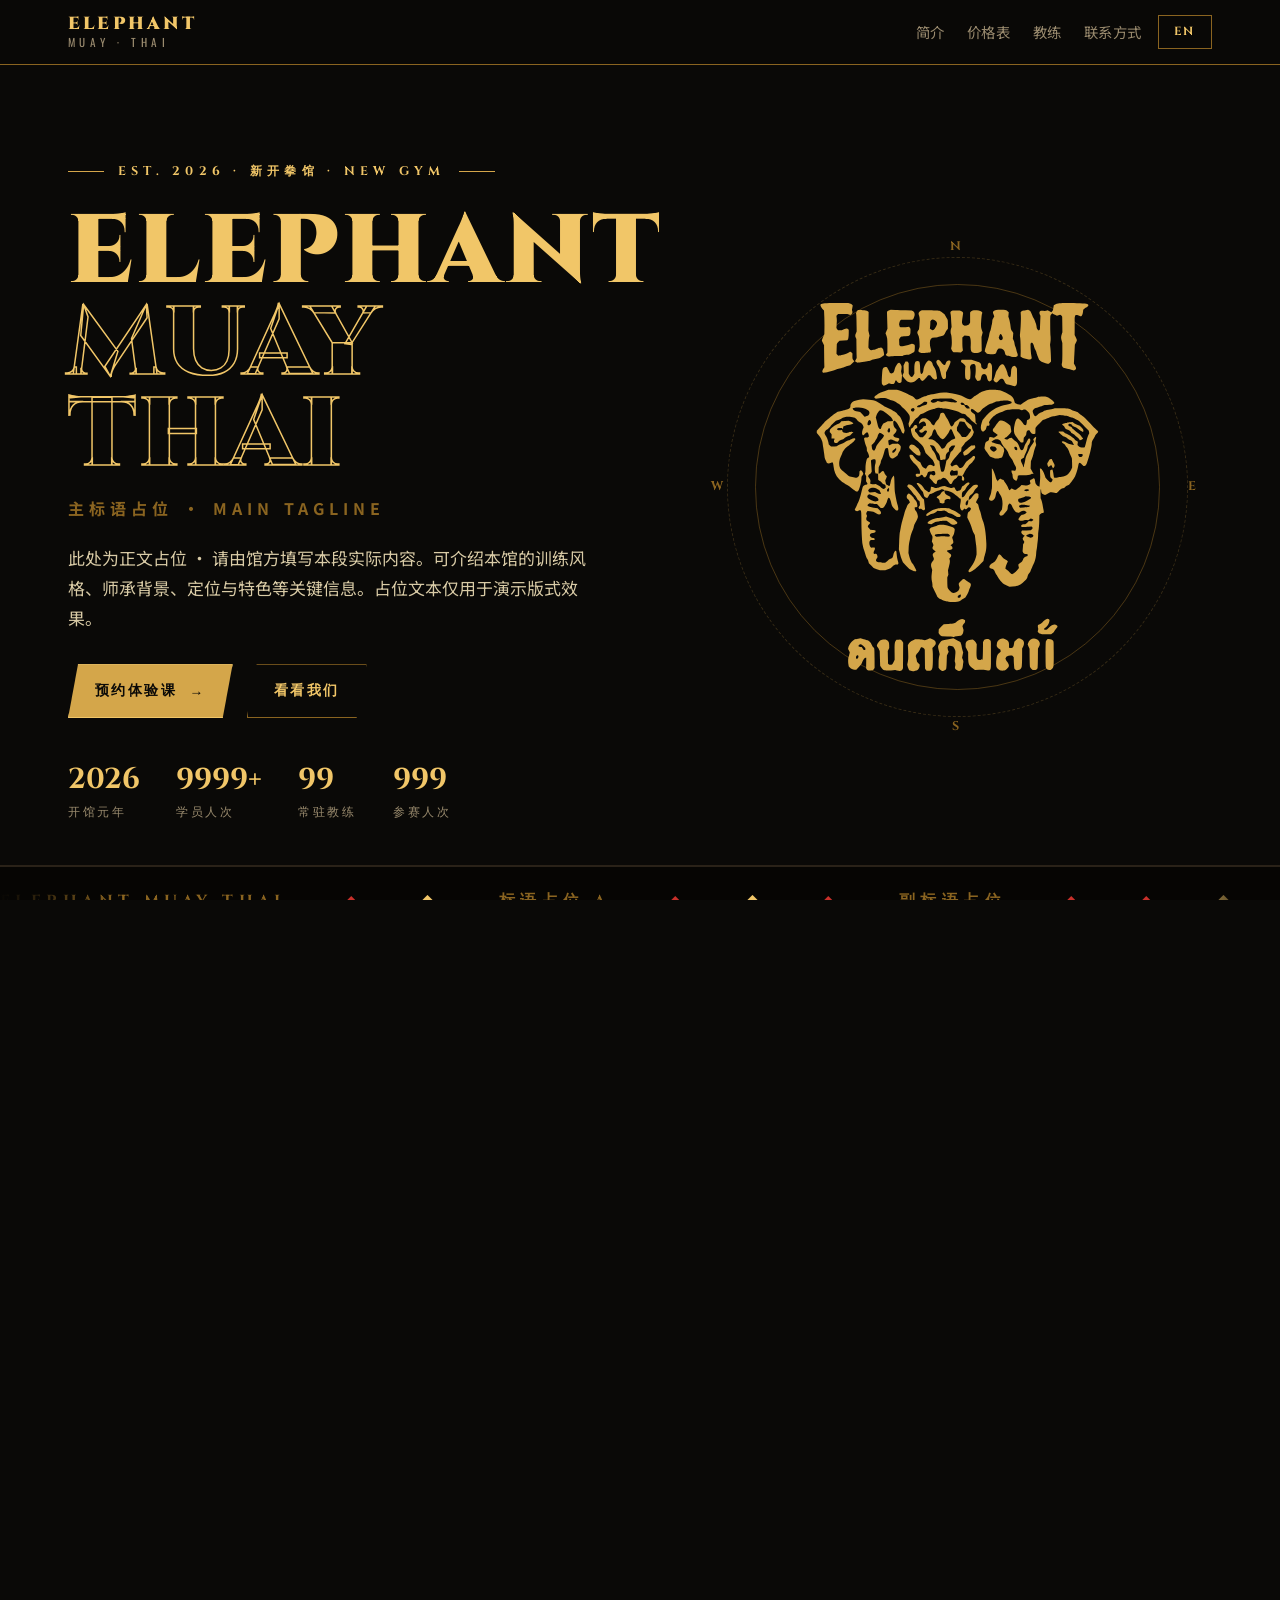
==== commit 202553c7: "中英文切换：topbar 加切换按钮、localStorage 持久化、全站文案双语对照，CSS 通过 [lang] 属性切换可见性 Co-authored-by: Cursor <cursorage" ====
--- a/index.html
+++ b/index.html
@@ -1,12 +1,13 @@
 <!doctype html>
-<html lang="zh-CN">
+<html lang="zh">
 <head>
 <meta charset="utf-8">
 <meta name="viewport" content="width=device-width,initial-scale=1">
+<script>(function(){try{var l=localStorage.getItem('site.lang');if(l==='en'||l==='zh')document.documentElement.setAttribute('lang',l)}catch(e){}})();</script>
 <title>Elephant Muay Thai · 象 · 泰拳馆</title>
-<meta name="description" content="Elephant Muay Thai · 多伦多 · 北约克 · 拳击 / 泰拳馆">
+<meta name="description" content="Elephant Muay Thai · 多伦多 · 北约克 · 拳击 / 泰拳馆 · Toronto North York Muay Thai Gym">
 <link rel="icon" type="image/svg+xml" href="assets/elephant-logo.svg">
-<link rel="stylesheet" href="css/base.css?v=2">
+<link rel="stylesheet" href="css/base.css?v=3">
 <link rel="stylesheet" href="css/punch.css">
 <link rel="stylesheet" href="css/home.css">
 </head>
@@ -19,13 +20,16 @@
         <span class="zh">MUAY · THAI</span>
       </span>
     </a>
-    <button class="nav-toggle" type="button" aria-label="菜单" aria-expanded="false"><span></span><span></span><span></span></button>
-    <nav class="topnav">
-      <a href="about.html">简介</a>
-      <a href="pricing.html">价格表</a>
-      <a href="coaches.html">教练</a>
-      <a href="contact.html">联系方式</a>
-    </nav>
+    <div class="topbar-actions">
+      <nav class="topnav">
+        <a href="about.html"><span lang="zh">简介</span><span lang="en">About</span></a>
+        <a href="pricing.html"><span lang="zh">价格表</span><span lang="en">Pricing</span></a>
+        <a href="coaches.html"><span lang="zh">教练</span><span lang="en">Coaches</span></a>
+        <a href="contact.html"><span lang="zh">联系方式</span><span lang="en">Contact</span></a>
+      </nav>
+      <button class="lang-toggle" type="button" aria-label="切换到 English"><span lang="zh">EN</span><span lang="en">中文</span></button>
+      <button class="nav-toggle" type="button" aria-label="菜单" aria-expanded="false"><span></span><span></span><span></span></button>
+    </div>
   </div>
 </header>
 
@@ -33,25 +37,25 @@
   <section class="hero">
     <div class="shell hero-inner">
       <div>
-        <span class="tag">EST. 2026 · 新开拳馆 · NEW GYM</span>
+        <span class="tag"><span lang="zh">EST. 2026 · 新开拳馆 · NEW GYM</span><span lang="en">EST. 2026 · NEW MUAY THAI GYM</span></span>
         <h1>
           <span class="gold">ELEPHANT</span><br>
           <span class="stroke">MUAY THAI</span>
         </h1>
-        <div class="thai">主标语占位 · MAIN TAGLINE</div>
-        <p class="lede">此处为正文占位 · 请由馆方填写本段实际内容。可介绍本馆的训练风格、师承背景、定位与特色等关键信息。占位文本仅用于演示版式效果。</p>
+        <div class="thai"><span lang="zh">主标语占位 · MAIN TAGLINE</span><span lang="en">Main tagline placeholder · MAIN TAGLINE</span></div>
+        <p class="lede"><span lang="zh">此处为正文占位 · 请由馆方填写本段实际内容。可介绍本馆的训练风格、师承背景、定位与特色等关键信息。占位文本仅用于演示版式效果。</span><span lang="en">Body text placeholder · To be filled in by the gym. Describe the training style, lineage, positioning and what makes this gym different. This placeholder is only for layout preview.</span></p>
         <div class="hero-cta">
           <a class="btn" href="contact.html" data-punch-to="contact.html" data-punch="down">
-            预约体验课
+            <span lang="zh">预约体验课</span><span lang="en">Book a Trial</span>
             <span class="arrow">→</span>
           </a>
-          <a class="btn ghost" href="about.html" data-punch-to="about.html" data-punch="up">看看我们</a>
+          <a class="btn ghost" href="about.html" data-punch-to="about.html" data-punch="up"><span lang="zh">看看我们</span><span lang="en">Meet Us</span></a>
         </div>
         <div class="hero-stats">
-          <div class="st"><span class="n">2026</span><span class="l">开馆元年</span></div>
-          <div class="st"><span class="n">9999+</span><span class="l">学员人次</span></div>
-          <div class="st"><span class="n">99</span><span class="l">常驻教练</span></div>
-          <div class="st"><span class="n">999</span><span class="l">参赛人次</span></div>
+          <div class="st"><span class="n">2026</span><span class="l"><span lang="zh">开馆元年</span><span lang="en">Founded</span></span></div>
+          <div class="st"><span class="n">9999+</span><span class="l"><span lang="zh">学员人次</span><span lang="en">Members</span></span></div>
+          <div class="st"><span class="n">99</span><span class="l"><span lang="zh">常驻教练</span><span lang="en">Coaches</span></span></div>
+          <div class="st"><span class="n">999</span><span class="l"><span lang="zh">参赛人次</span><span lang="en">Fights</span></span></div>
         </div>
       </div>
       <div class="hero-visual" aria-hidden="true">
@@ -69,27 +73,27 @@
   <section class="banner-strip">
     <div class="banner-track">
       <span>ELEPHANT MUAY THAI</span>
-      <span class="hl">◆ SLOGAN PLACEHOLDER A ◆</span>
-      <span>SUBTITLE PLACEHOLDER</span>
-      <span class="hl">◆ SLOGAN PLACEHOLDER B ◆</span>
+      <span class="hl">◆ <span lang="zh">标语占位 A</span><span lang="en">SLOGAN A</span> ◆</span>
+      <span><span lang="zh">副标语占位</span><span lang="en">SUBTITLE</span></span>
+      <span class="hl">◆ <span lang="zh">标语占位 B</span><span lang="en">SLOGAN B</span> ◆</span>
       <span>SINCE 2026</span>
-      <span class="hl">◆ SLOGAN PLACEHOLDER C ◆</span>
+      <span class="hl">◆ <span lang="zh">标语占位 C</span><span lang="en">SLOGAN C</span> ◆</span>
       <span>ELEPHANT MUAY THAI</span>
-      <span class="hl">◆ SLOGAN PLACEHOLDER A ◆</span>
-      <span>SUBTITLE PLACEHOLDER</span>
-      <span class="hl">◆ SLOGAN PLACEHOLDER B ◆</span>
+      <span class="hl">◆ <span lang="zh">标语占位 A</span><span lang="en">SLOGAN A</span> ◆</span>
+      <span><span lang="zh">副标语占位</span><span lang="en">SUBTITLE</span></span>
+      <span class="hl">◆ <span lang="zh">标语占位 B</span><span lang="en">SLOGAN B</span> ◆</span>
       <span>SINCE 2026</span>
-      <span class="hl">◆ SLOGAN PLACEHOLDER C ◆</span>
+      <span class="hl">◆ <span lang="zh">标语占位 C</span><span lang="en">SLOGAN C</span> ◆</span>
     </div>
   </section>
 
   <section class="compass shell">
     <div class="compass-head">
       <div>
-        <span class="kbd-tag">四向 · FOUR PATHS</span>
-        <h2 style="margin-top:14px">挑一个方向，<span class="gold">揍过去。</span></h2>
-      </div>
-      <p>板块导航说明占位 · 此处填写一句简短说明文字。</p>
+        <span class="kbd-tag"><span lang="zh">四向 · FOUR PATHS</span><span lang="en">FOUR PATHS</span></span>
+        <h2 style="margin-top:14px"><span lang="zh">挑一个方向，<span class="gold">揍过去。</span></span><span lang="en">Pick a direction, <span class="gold">throw it.</span></span></h2>
+      </div>
+      <p><span lang="zh">板块导航说明占位 · 此处填写一句简短说明文字。</span><span lang="en">Section nav placeholder · One short line of explanation.</span></p>
     </div>
 
     <div class="compass-grid">
@@ -97,8 +101,8 @@
       <a href="about.html" class="pc up" data-punch-to="about.html" data-punch="up" role="button" tabindex="0">
         <div>
           <div class="num">UPPERCUT</div>
-          <h3>简介</h3>
-          <div class="sub">简介卡片说明占位 · 一句话概述。</div>
+          <h3><span lang="zh">简介</span><span lang="en">About</span></h3>
+          <div class="sub"><span lang="zh">简介卡片说明占位 · 一句话概述。</span><span lang="en">About card placeholder · One-line description.</span></div>
         </div>
         <div class="arrow">
           ENTER
@@ -110,8 +114,8 @@
       <a href="coaches.html" class="pc left" data-punch-to="coaches.html" data-punch="left" role="button" tabindex="0">
         <div>
           <div class="num">RIGHT HOOK</div>
-          <h3>教练</h3>
-          <div class="sub">教练卡片说明占位 · 一句话概述。</div>
+          <h3><span lang="zh">教练</span><span lang="en">Coaches</span></h3>
+          <div class="sub"><span lang="zh">教练卡片说明占位 · 一句话概述。</span><span lang="en">Coaches card placeholder · One-line description.</span></div>
         </div>
         <div class="arrow">
           ENTER
@@ -127,8 +131,8 @@
       <a href="pricing.html" class="pc right" data-punch-to="pricing.html" data-punch="right" role="button" tabindex="0">
         <div>
           <div class="num">LEFT HOOK</div>
-          <h3>价格表</h3>
-          <div class="sub">价格卡片说明占位 · 一句话概述。</div>
+          <h3><span lang="zh">价格表</span><span lang="en">Pricing</span></h3>
+          <div class="sub"><span lang="zh">价格卡片说明占位 · 一句话概述。</span><span lang="en">Pricing card placeholder · One-line description.</span></div>
         </div>
         <div class="arrow">
           ENTER
@@ -140,8 +144,8 @@
       <a href="contact.html" class="pc down" data-punch-to="contact.html" data-punch="down" role="button" tabindex="0">
         <div>
           <div class="num">STRAIGHT DOWN</div>
-          <h3>联系方式</h3>
-          <div class="sub">联系卡片说明占位 · 一句话概述。</div>
+          <h3><span lang="zh">联系方式</span><span lang="en">Contact</span></h3>
+          <div class="sub"><span lang="zh">联系卡片说明占位 · 一句话概述。</span><span lang="en">Contact card placeholder · One-line description.</span></div>
         </div>
         <div class="arrow">
           ENTER
@@ -155,29 +159,29 @@
   <section class="pillars">
     <div class="shell">
       <div class="pillars-head">
-        <span class="kbd-tag">八肢 · EIGHT LIMBS</span>
-        <h2 style="margin-top:14px">板块标题占位<br><span class="gold">副标题占位</span></h2>
+        <span class="kbd-tag"><span lang="zh">八肢 · EIGHT LIMBS</span><span lang="en">EIGHT LIMBS</span></span>
+        <h2 style="margin-top:14px"><span lang="zh">板块标题占位<br><span class="gold">副标题占位</span></span><span lang="en">Section heading placeholder<br><span class="gold">Subheading placeholder</span></span></h2>
       </div>
       <div class="pillars-grid">
         <div class="item">
           <div class="ic"><svg viewBox="0 0 48 48" fill="none" stroke="currentColor" stroke-width="2"><circle cx="24" cy="24" r="20"/><path d="M14 24 L24 14 L34 24 L24 34 Z"/><circle cx="24" cy="24" r="3" fill="currentColor"/></svg></div>
-          <h3>拳法 · Punches</h3>
-          <p>条目说明占位 · 此处填写本项内容的简要描述。文字会自动换行，建议长度在两到三句之间。</p>
+          <h3><span lang="zh">拳法 · Punches</span><span lang="en">Punches · 拳法</span></h3>
+          <p><span lang="zh">条目说明占位 · 此处填写本项内容的简要描述。文字会自动换行，建议长度在两到三句之间。</span><span lang="en">Item description placeholder · Fill in a short description of this discipline. Text wraps automatically; two to three sentences works best.</span></p>
         </div>
         <div class="item">
           <div class="ic"><svg viewBox="0 0 48 48" fill="none" stroke="currentColor" stroke-width="2"><path d="M8 38 L24 8 L40 38 Z"/><path d="M16 30 L32 30"/></svg></div>
-          <h3>肘法 · Elbows</h3>
-          <p>条目说明占位 · 此处填写本项内容的简要描述。文字会自动换行，建议长度在两到三句之间。</p>
+          <h3><span lang="zh">肘法 · Elbows</span><span lang="en">Elbows · 肘法</span></h3>
+          <p><span lang="zh">条目说明占位 · 此处填写本项内容的简要描述。文字会自动换行，建议长度在两到三句之间。</span><span lang="en">Item description placeholder · Fill in a short description of this discipline. Text wraps automatically; two to three sentences works best.</span></p>
         </div>
         <div class="item">
           <div class="ic"><svg viewBox="0 0 48 48" fill="none" stroke="currentColor" stroke-width="2"><path d="M10 8 L10 28 L24 42 L38 28 L38 8"/><path d="M10 18 L38 18"/></svg></div>
-          <h3>膝法 · Knees</h3>
-          <p>条目说明占位 · 此处填写本项内容的简要描述。文字会自动换行，建议长度在两到三句之间。</p>
+          <h3><span lang="zh">膝法 · Knees</span><span lang="en">Knees · 膝法</span></h3>
+          <p><span lang="zh">条目说明占位 · 此处填写本项内容的简要描述。文字会自动换行，建议长度在两到三句之间。</span><span lang="en">Item description placeholder · Fill in a short description of this discipline. Text wraps automatically; two to three sentences works best.</span></p>
         </div>
         <div class="item">
           <div class="ic"><svg viewBox="0 0 48 48" fill="none" stroke="currentColor" stroke-width="2"><circle cx="24" cy="14" r="6"/><path d="M24 20 L24 32 L14 42"/><path d="M24 32 L34 42"/></svg></div>
-          <h3>腿法 · Kicks</h3>
-          <p>条目说明占位 · 此处填写本项内容的简要描述。文字会自动换行，建议长度在两到三句之间。</p>
+          <h3><span lang="zh">腿法 · Kicks</span><span lang="en">Kicks · 腿法</span></h3>
+          <p><span lang="zh">条目说明占位 · 此处填写本项内容的简要描述。文字会自动换行，建议长度在两到三句之间。</span><span lang="en">Item description placeholder · Fill in a short description of this discipline. Text wraps automatically; two to three sentences works best.</span></p>
         </div>
       </div>
     </div>
@@ -185,11 +189,11 @@
 
   <section class="cta-strip">
     <div class="shell">
-      <span class="kbd-tag">试课政策占位 · TRIAL POLICY</span>
-      <h2 style="margin-top:18px">行动号召标题占位<br><span class="gold">副标题占位</span></h2>
-      <p>试课说明占位 · 此处填写体验课的具体安排与注意事项。</p>
+      <span class="kbd-tag"><span lang="zh">试课政策占位 · TRIAL POLICY</span><span lang="en">TRIAL POLICY</span></span>
+      <h2 style="margin-top:18px"><span lang="zh">行动号召标题占位<br><span class="gold">副标题占位</span></span><span lang="en">Call-to-action heading placeholder<br><span class="gold">Subheading placeholder</span></span></h2>
+      <p><span lang="zh">试课说明占位 · 此处填写体验课的具体安排与注意事项。</span><span lang="en">Trial description placeholder · Fill in details and what to bring for the trial class.</span></p>
       <a class="btn" href="contact.html" data-punch-to="contact.html" data-punch="down">
-        约一节体验课
+        <span lang="zh">约一节体验课</span><span lang="en">Book a Trial Class</span>
         <span class="arrow">→</span>
       </a>
     </div>
@@ -202,23 +206,23 @@
       <div>
         <div class="footer-brand">
           <h4 style="margin-bottom:6px">ELEPHANT MUAY THAI</h4>
-          <p>象 · 泰拳馆<br>品牌标语占位 · BRAND TAGLINE</p>
-        </div>
-      </div>
-      <div>
-        <h4>导航</h4>
-        <a href="about.html">简介</a>
-        <a href="pricing.html">价格表</a>
-        <a href="coaches.html">教练</a>
-        <a href="contact.html">联系方式</a>
-      </div>
-      <div>
-        <h4>位置</h4>
-        <p>180 Duncan Mill Rd · Unit 503<br>North York · Toronto · ON<br>周一至五 09:00 – 21:00</p>
-      </div>
-      <div>
-        <h4>联系</h4>
-        <p>(647) 831-1781<br>WeChat: 微信号占位</p>
+          <p><span lang="zh">象 · 泰拳馆<br>品牌标语占位 · BRAND TAGLINE</span><span lang="en">Elephant Muay Thai · Toronto<br>Brand tagline placeholder · BRAND TAGLINE</span></p>
+        </div>
+      </div>
+      <div>
+        <h4><span lang="zh">导航</span><span lang="en">Navigation</span></h4>
+        <a href="about.html"><span lang="zh">简介</span><span lang="en">About</span></a>
+        <a href="pricing.html"><span lang="zh">价格表</span><span lang="en">Pricing</span></a>
+        <a href="coaches.html"><span lang="zh">教练</span><span lang="en">Coaches</span></a>
+        <a href="contact.html"><span lang="zh">联系方式</span><span lang="en">Contact</span></a>
+      </div>
+      <div>
+        <h4><span lang="zh">位置</span><span lang="en">Location</span></h4>
+        <p>180 Duncan Mill Rd · Unit 503<br>North York · Toronto · ON<br><span lang="zh">周一至五 09:00 – 21:00</span><span lang="en">Mon–Fri 09:00 – 21:00</span></p>
+      </div>
+      <div>
+        <h4><span lang="zh">联系</span><span lang="en">Contact</span></h4>
+        <p>(647) 831-1781<br><span lang="zh">WeChat: 微信号占位</span><span lang="en">WeChat: handle placeholder</span></p>
         <div class="socials">
           <a href="https://www.instagram.com/elephant_muay_thai/" target="_blank" rel="noopener">
             <svg width="14" height="14" viewBox="0 0 24 24" fill="none" stroke="currentColor" stroke-width="1.8" stroke-linecap="round" stroke-linejoin="round"><rect x="3" y="3" width="18" height="18" rx="5"/><circle cx="12" cy="12" r="4"/><circle cx="17.5" cy="6.5" r=".9" fill="currentColor" stroke="none"/></svg>
@@ -233,7 +237,7 @@
     </div>
     <div class="footer-bottom">
       <div>© 2026 Elephant Muay Thai. All rights reserved.</div>
-      <div>页脚标语占位 · FOOTER TAGLINE</div>
+      <div><span lang="zh">页脚标语占位 · FOOTER TAGLINE</span><span lang="en">Footer tagline placeholder · FOOTER TAGLINE</span></div>
     </div>
   </div>
 </footer>
--- a/css/base.css
+++ b/css/base.css
@@ -37,6 +37,17 @@
 
 .topbar{position:sticky;top:0;z-index:50;background:rgba(10,9,7,.88);backdrop-filter:blur(12px);-webkit-backdrop-filter:blur(12px);border-bottom:1px solid var(--gold-3)}
 .topbar-inner{display:flex;align-items:center;justify-content:space-between;height:64px;gap:14px}
+.topbar-actions{display:flex;align-items:center;gap:16px}
+.topbar-actions .topnav{order:1}
+.topbar-actions .lang-toggle{order:2}
+.topbar-actions .nav-toggle{order:3}
+
+.lang-toggle{display:inline-flex;align-items:center;justify-content:center;height:34px;min-width:54px;padding:0 12px;border:1px solid var(--gold-3);background:transparent;color:var(--gold-2);font-family:"Cinzel",serif;font-size:.74rem;letter-spacing:.22em;text-transform:uppercase;cursor:pointer;transition:border-color .2s var(--ease),background .2s var(--ease),color .2s var(--ease);flex-shrink:0;font-weight:700;line-height:1}
+.lang-toggle:hover{border-color:var(--gold-2);background:rgba(212,166,74,.08)}
+.lang-toggle:focus-visible{outline:1px solid var(--gold-2);outline-offset:2px}
+
+html:not([lang="en"]) [lang="en"]{display:none!important}
+html[lang="en"] [lang="zh"]{display:none!important}
 .brand{display:flex;align-items:center;gap:12px;min-width:0}
 .brand-text{display:flex;flex-direction:column;line-height:1}
 .brand-text .en{font-family:"Cinzel",serif;font-weight:900;font-size:1.1rem;letter-spacing:.18em;color:var(--gold-2);white-space:nowrap}
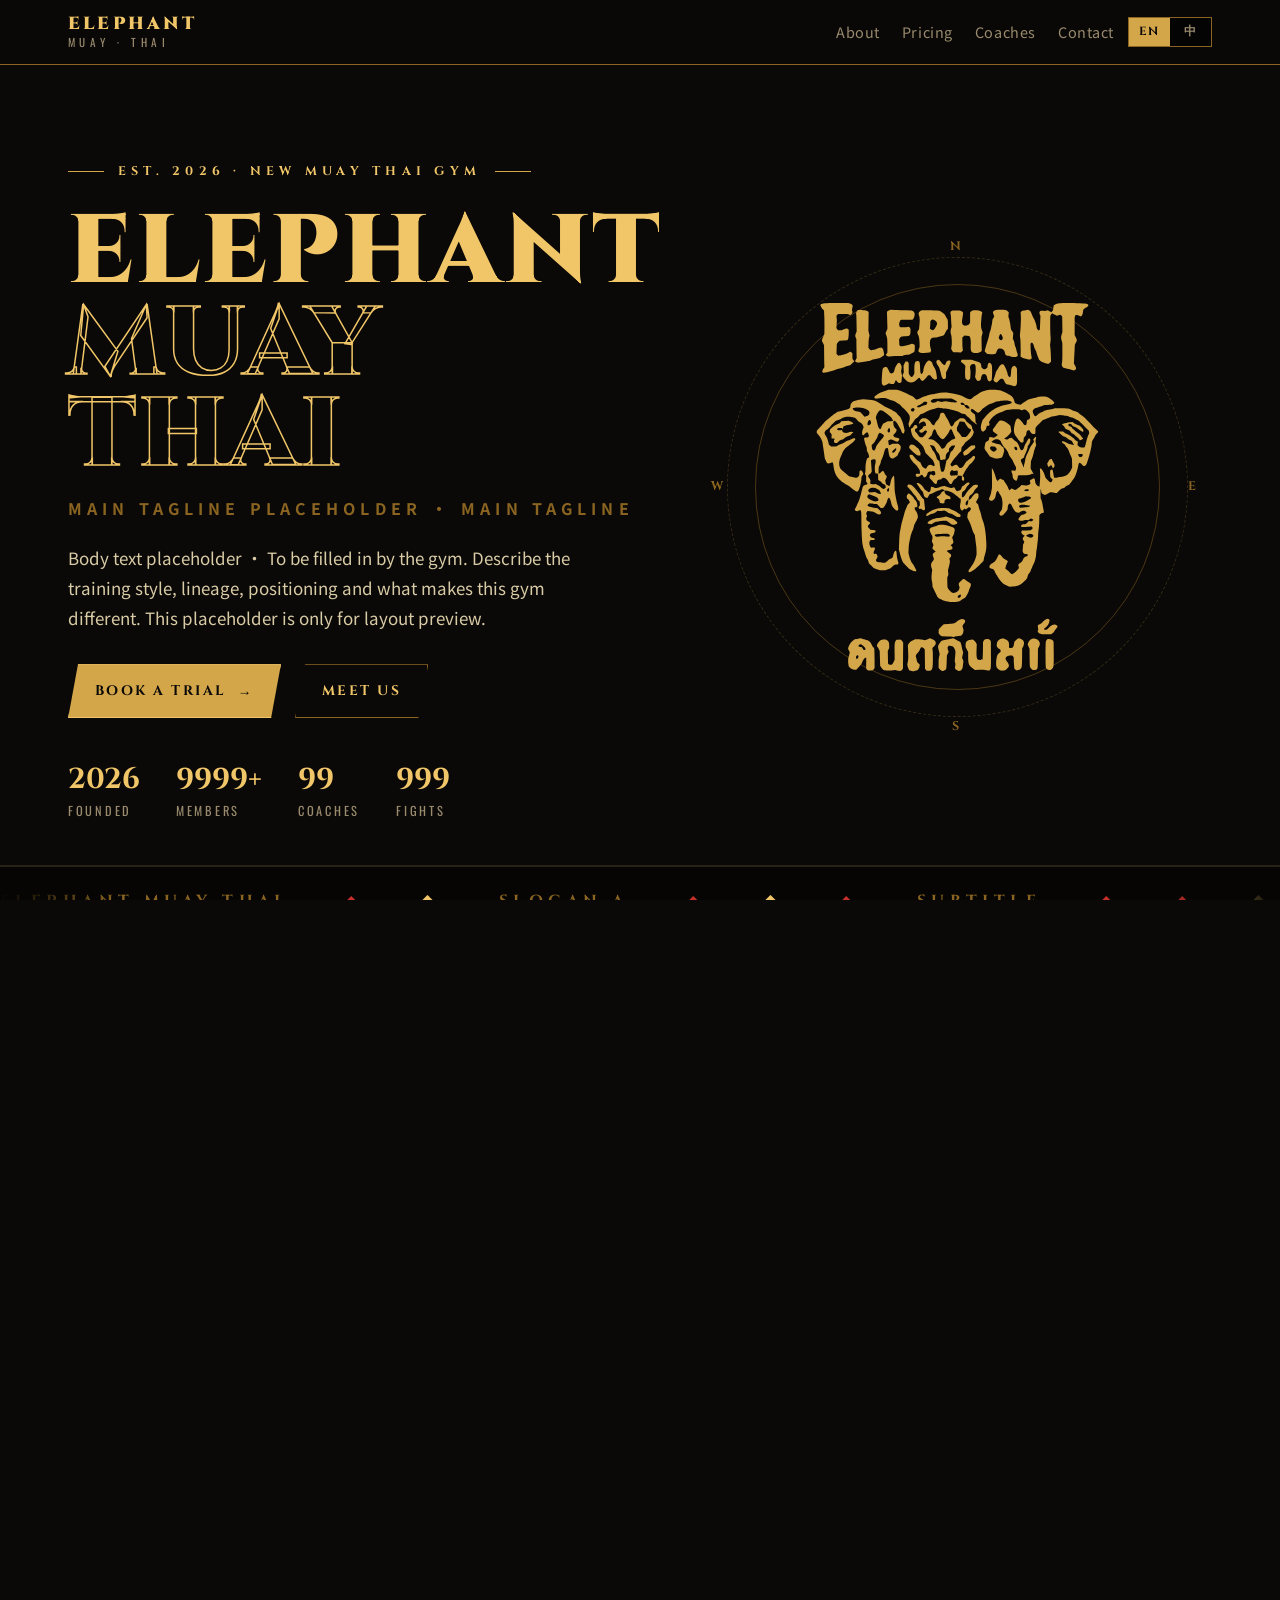
==== commit 07ad554e: "语言切换改成滑动开关 [EN|中]，默认进站显示英文，再点切换中文；CSS 用 ::before 滑块平移 Co-authored-by: Cursor <cursoragent@cursor.com" ====
--- a/index.html
+++ b/index.html
@@ -1,13 +1,13 @@
 <!doctype html>
-<html lang="zh">
+<html lang="en">
 <head>
 <meta charset="utf-8">
 <meta name="viewport" content="width=device-width,initial-scale=1">
-<script>(function(){try{var l=localStorage.getItem('site.lang');if(l==='en'||l==='zh')document.documentElement.setAttribute('lang',l)}catch(e){}})();</script>
+<script>(function(){try{var l=localStorage.getItem('site.lang');document.documentElement.setAttribute('lang',l==='zh'?'zh':'en')}catch(e){}})();</script>
 <title>Elephant Muay Thai · 象 · 泰拳馆</title>
 <meta name="description" content="Elephant Muay Thai · 多伦多 · 北约克 · 拳击 / 泰拳馆 · Toronto North York Muay Thai Gym">
 <link rel="icon" type="image/svg+xml" href="assets/elephant-logo.svg">
-<link rel="stylesheet" href="css/base.css?v=3">
+<link rel="stylesheet" href="css/base.css?v=4">
 <link rel="stylesheet" href="css/punch.css">
 <link rel="stylesheet" href="css/home.css">
 </head>
@@ -27,7 +27,10 @@
         <a href="coaches.html"><span lang="zh">教练</span><span lang="en">Coaches</span></a>
         <a href="contact.html"><span lang="zh">联系方式</span><span lang="en">Contact</span></a>
       </nav>
-      <button class="lang-toggle" type="button" aria-label="切换到 English"><span lang="zh">EN</span><span lang="en">中文</span></button>
+      <button class="lang-switch" type="button" role="switch" aria-checked="false" aria-label="Switch language · 切换到中文">
+        <span class="lang-opt opt-en">EN</span>
+        <span class="lang-opt opt-zh">中</span>
+      </button>
       <button class="nav-toggle" type="button" aria-label="菜单" aria-expanded="false"><span></span><span></span><span></span></button>
     </div>
   </div>
--- a/css/base.css
+++ b/css/base.css
@@ -37,14 +37,19 @@
 
 .topbar{position:sticky;top:0;z-index:50;background:rgba(10,9,7,.88);backdrop-filter:blur(12px);-webkit-backdrop-filter:blur(12px);border-bottom:1px solid var(--gold-3)}
 .topbar-inner{display:flex;align-items:center;justify-content:space-between;height:64px;gap:14px}
-.topbar-actions{display:flex;align-items:center;gap:16px}
+.topbar-actions{display:flex;align-items:center;gap:14px}
 .topbar-actions .topnav{order:1}
-.topbar-actions .lang-toggle{order:2}
+.topbar-actions .lang-switch{order:2}
 .topbar-actions .nav-toggle{order:3}
 
-.lang-toggle{display:inline-flex;align-items:center;justify-content:center;height:34px;min-width:54px;padding:0 12px;border:1px solid var(--gold-3);background:transparent;color:var(--gold-2);font-family:"Cinzel",serif;font-size:.74rem;letter-spacing:.22em;text-transform:uppercase;cursor:pointer;transition:border-color .2s var(--ease),background .2s var(--ease),color .2s var(--ease);flex-shrink:0;font-weight:700;line-height:1}
-.lang-toggle:hover{border-color:var(--gold-2);background:rgba(212,166,74,.08)}
-.lang-toggle:focus-visible{outline:1px solid var(--gold-2);outline-offset:2px}
+.lang-switch{position:relative;display:inline-flex;align-items:stretch;width:84px;height:30px;border:1px solid var(--gold-3);background:rgba(0,0,0,.4);cursor:pointer;padding:0;flex-shrink:0;transition:border-color .2s var(--ease);overflow:hidden;line-height:1}
+.lang-switch:hover{border-color:var(--gold-2)}
+.lang-switch:focus-visible{outline:1px solid var(--gold-2);outline-offset:2px}
+.lang-switch::before{content:"";position:absolute;top:0;bottom:0;left:0;width:50%;background:var(--gold);transition:transform .26s var(--ease);z-index:0}
+html[lang="zh"] .lang-switch::before{transform:translateX(100%)}
+.lang-switch .lang-opt{position:relative;z-index:1;flex:1;display:flex;align-items:center;justify-content:center;font-family:"Cinzel",serif;font-weight:700;font-size:.74rem;letter-spacing:.14em;color:var(--muted);transition:color .26s var(--ease);user-select:none;pointer-events:none}
+html[lang="en"] .lang-switch .lang-opt.opt-en{color:#0a0907}
+html[lang="zh"] .lang-switch .lang-opt.opt-zh{color:#0a0907}
 
 html:not([lang="en"]) [lang="en"]{display:none!important}
 html[lang="en"] [lang="zh"]{display:none!important}
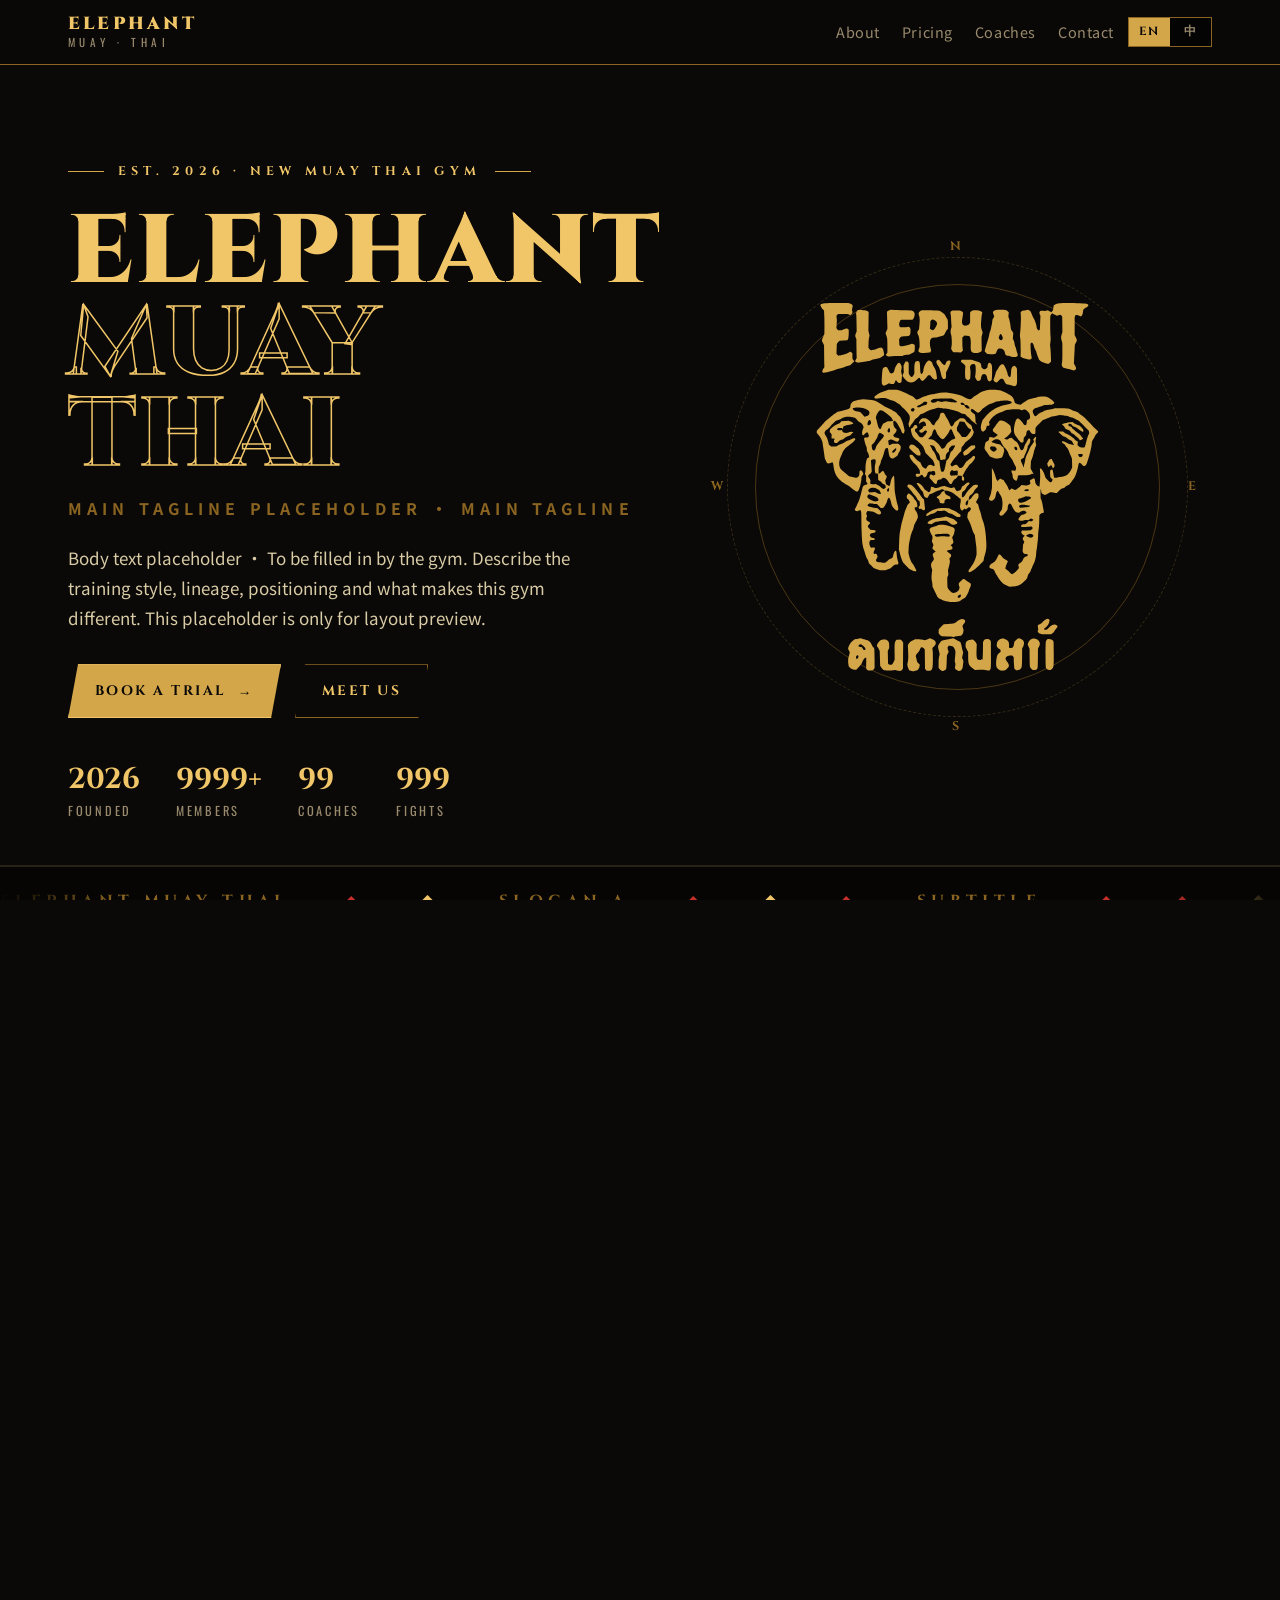
==== commit 964fd046: "首页 CTA 接入真实试课政策：第一节体验课免费 Co-authored-by: Cursor <cursoragent@cursor.com>" ====
--- a/index.html
+++ b/index.html
@@ -168,22 +168,22 @@
       <div class="pillars-grid">
         <div class="item">
           <div class="ic"><svg viewBox="0 0 48 48" fill="none" stroke="currentColor" stroke-width="2"><circle cx="24" cy="24" r="20"/><path d="M14 24 L24 14 L34 24 L24 34 Z"/><circle cx="24" cy="24" r="3" fill="currentColor"/></svg></div>
-          <h3><span lang="zh">拳法 · Punches</span><span lang="en">Punches · 拳法</span></h3>
+          <h3><span lang="zh">拳法</span><span lang="en">Punches</span></h3>
           <p><span lang="zh">条目说明占位 · 此处填写本项内容的简要描述。文字会自动换行，建议长度在两到三句之间。</span><span lang="en">Item description placeholder · Fill in a short description of this discipline. Text wraps automatically; two to three sentences works best.</span></p>
         </div>
         <div class="item">
           <div class="ic"><svg viewBox="0 0 48 48" fill="none" stroke="currentColor" stroke-width="2"><path d="M8 38 L24 8 L40 38 Z"/><path d="M16 30 L32 30"/></svg></div>
-          <h3><span lang="zh">肘法 · Elbows</span><span lang="en">Elbows · 肘法</span></h3>
+          <h3><span lang="zh">肘法</span><span lang="en">Elbows</span></h3>
           <p><span lang="zh">条目说明占位 · 此处填写本项内容的简要描述。文字会自动换行，建议长度在两到三句之间。</span><span lang="en">Item description placeholder · Fill in a short description of this discipline. Text wraps automatically; two to three sentences works best.</span></p>
         </div>
         <div class="item">
           <div class="ic"><svg viewBox="0 0 48 48" fill="none" stroke="currentColor" stroke-width="2"><path d="M10 8 L10 28 L24 42 L38 28 L38 8"/><path d="M10 18 L38 18"/></svg></div>
-          <h3><span lang="zh">膝法 · Knees</span><span lang="en">Knees · 膝法</span></h3>
+          <h3><span lang="zh">膝法</span><span lang="en">Knees</span></h3>
           <p><span lang="zh">条目说明占位 · 此处填写本项内容的简要描述。文字会自动换行，建议长度在两到三句之间。</span><span lang="en">Item description placeholder · Fill in a short description of this discipline. Text wraps automatically; two to three sentences works best.</span></p>
         </div>
         <div class="item">
           <div class="ic"><svg viewBox="0 0 48 48" fill="none" stroke="currentColor" stroke-width="2"><circle cx="24" cy="14" r="6"/><path d="M24 20 L24 32 L14 42"/><path d="M24 32 L34 42"/></svg></div>
-          <h3><span lang="zh">腿法 · Kicks</span><span lang="en">Kicks · 腿法</span></h3>
+          <h3><span lang="zh">腿法</span><span lang="en">Kicks</span></h3>
           <p><span lang="zh">条目说明占位 · 此处填写本项内容的简要描述。文字会自动换行，建议长度在两到三句之间。</span><span lang="en">Item description placeholder · Fill in a short description of this discipline. Text wraps automatically; two to three sentences works best.</span></p>
         </div>
       </div>
@@ -192,9 +192,9 @@
 
   <section class="cta-strip">
     <div class="shell">
-      <span class="kbd-tag"><span lang="zh">试课政策占位 · TRIAL POLICY</span><span lang="en">TRIAL POLICY</span></span>
-      <h2 style="margin-top:18px"><span lang="zh">行动号召标题占位<br><span class="gold">副标题占位</span></span><span lang="en">Call-to-action heading placeholder<br><span class="gold">Subheading placeholder</span></span></h2>
-      <p><span lang="zh">试课说明占位 · 此处填写体验课的具体安排与注意事项。</span><span lang="en">Trial description placeholder · Fill in details and what to bring for the trial class.</span></p>
+      <span class="kbd-tag"><span lang="zh">试课政策 · FREE TRIAL</span><span lang="en">FREE TRIAL</span></span>
+      <h2 style="margin-top:18px"><span lang="zh">第一节体验课<br><span class="gold">完全免费</span></span><span lang="en">Your first class<br><span class="gold">is on us</span></span></h2>
+      <p><span lang="zh">直接来一节试试，体验完再决定要不要继续。</span><span lang="en">Drop in for a class, try it out, and decide afterwards.</span></p>
       <a class="btn" href="contact.html" data-punch-to="contact.html" data-punch="down">
         <span lang="zh">约一节体验课</span><span lang="en">Book a Trial Class</span>
         <span class="arrow">→</span>
@@ -240,7 +240,6 @@
     </div>
     <div class="footer-bottom">
       <div>© 2026 Elephant Muay Thai. All rights reserved.</div>
-      <div><span lang="zh">页脚标语占位 · FOOTER TAGLINE</span><span lang="en">Footer tagline placeholder · FOOTER TAGLINE</span></div>
     </div>
   </div>
 </footer>
